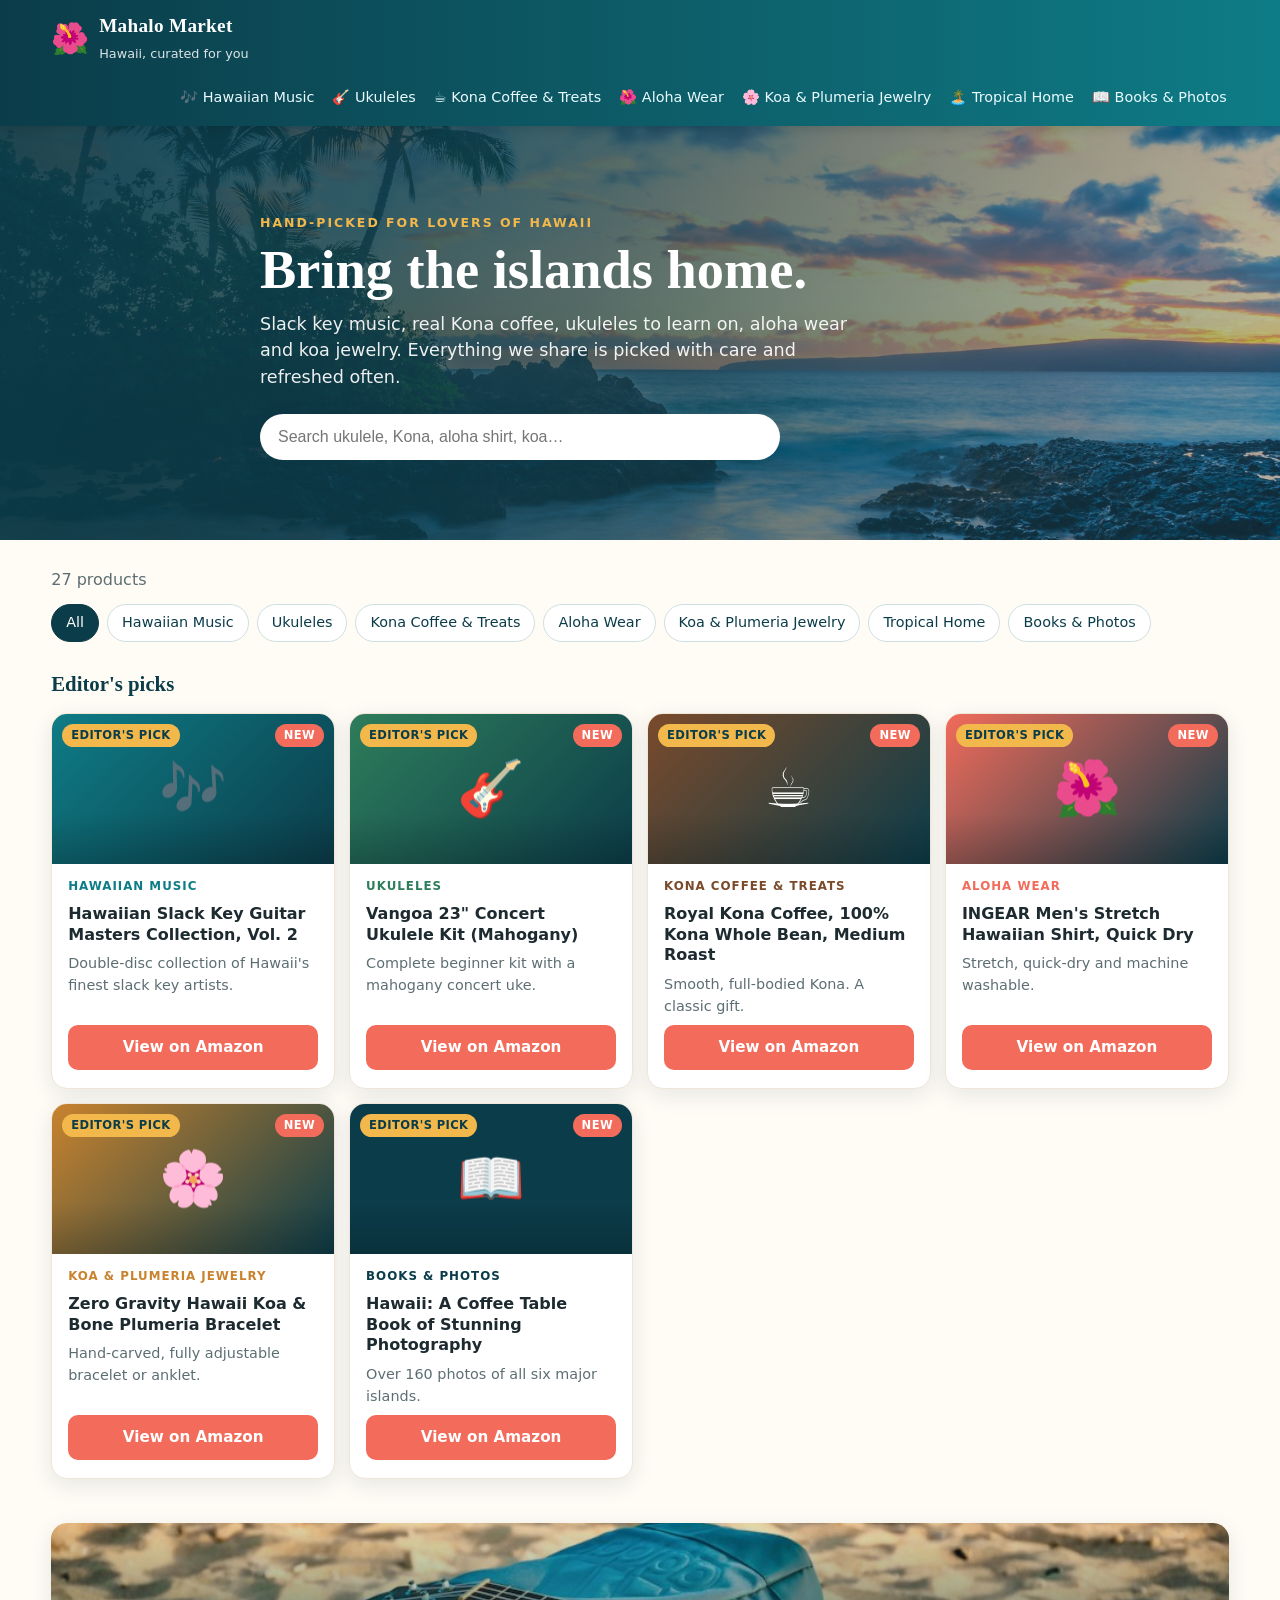
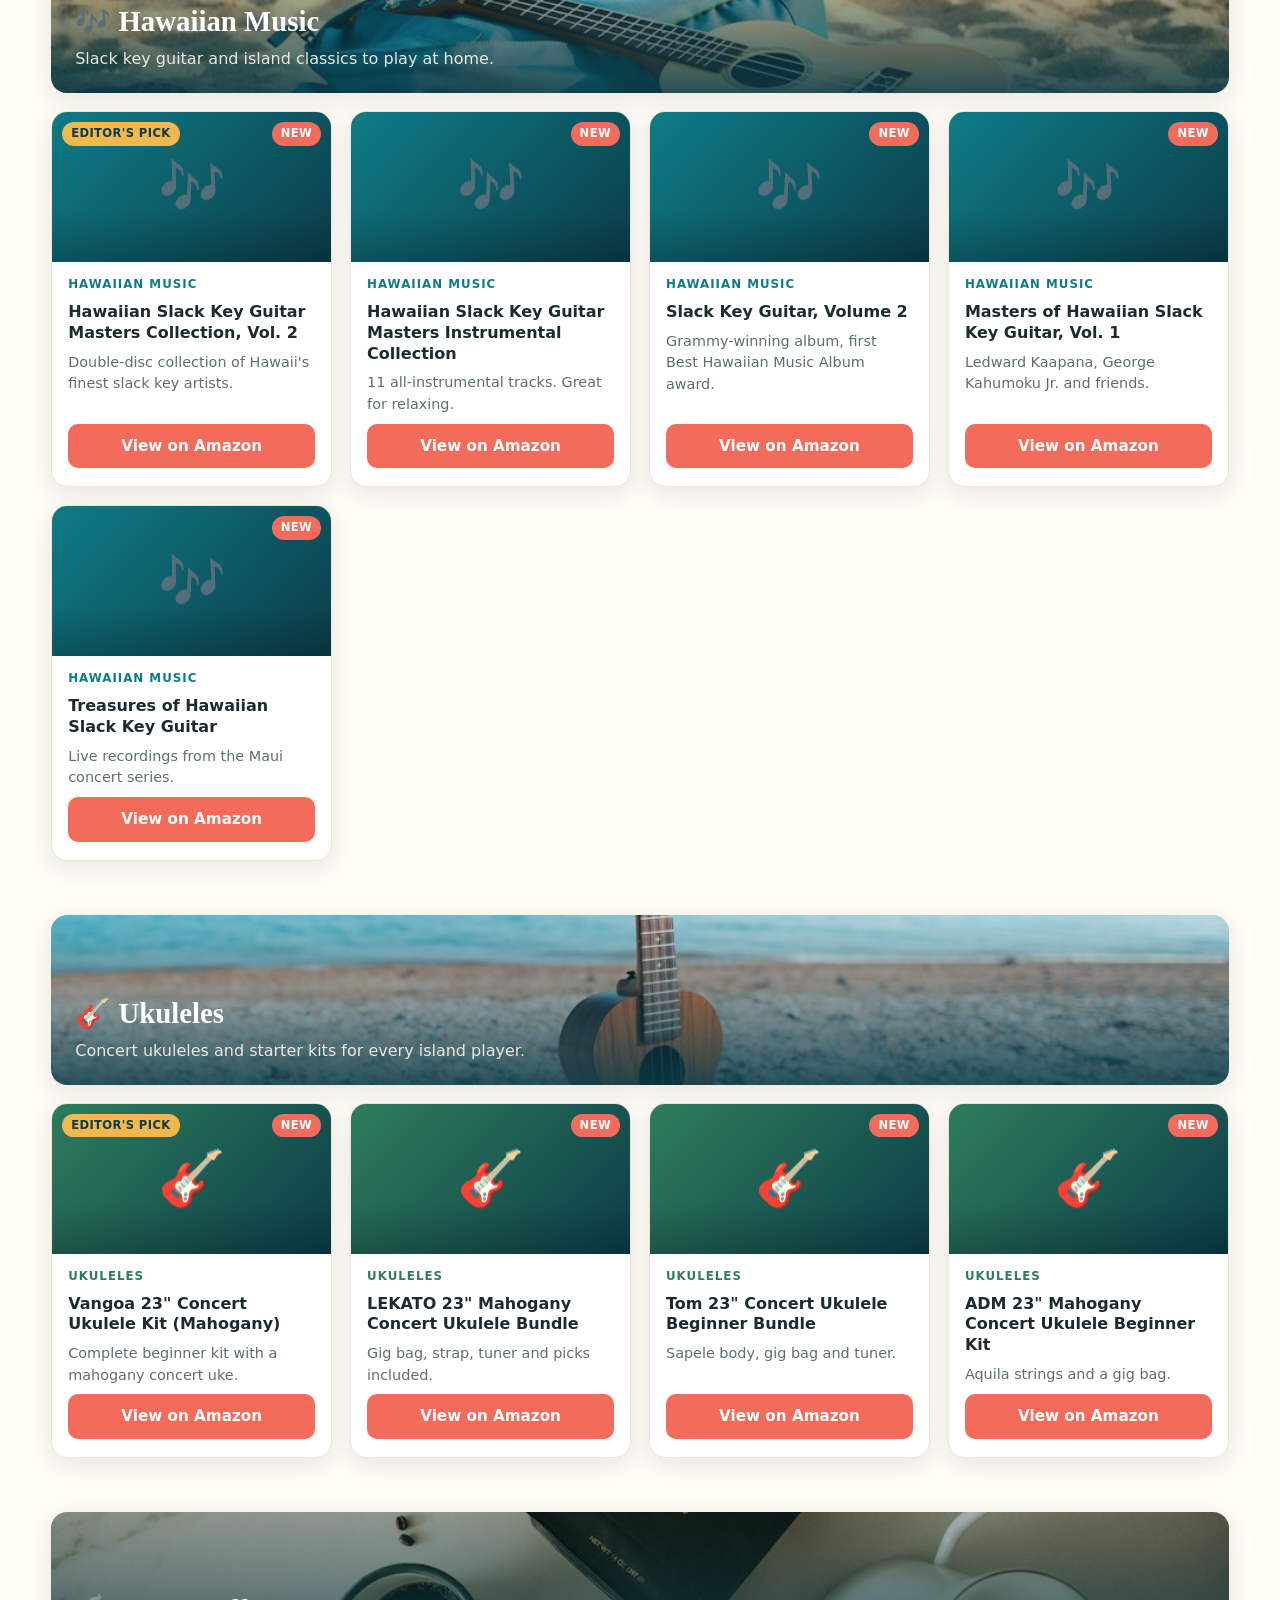
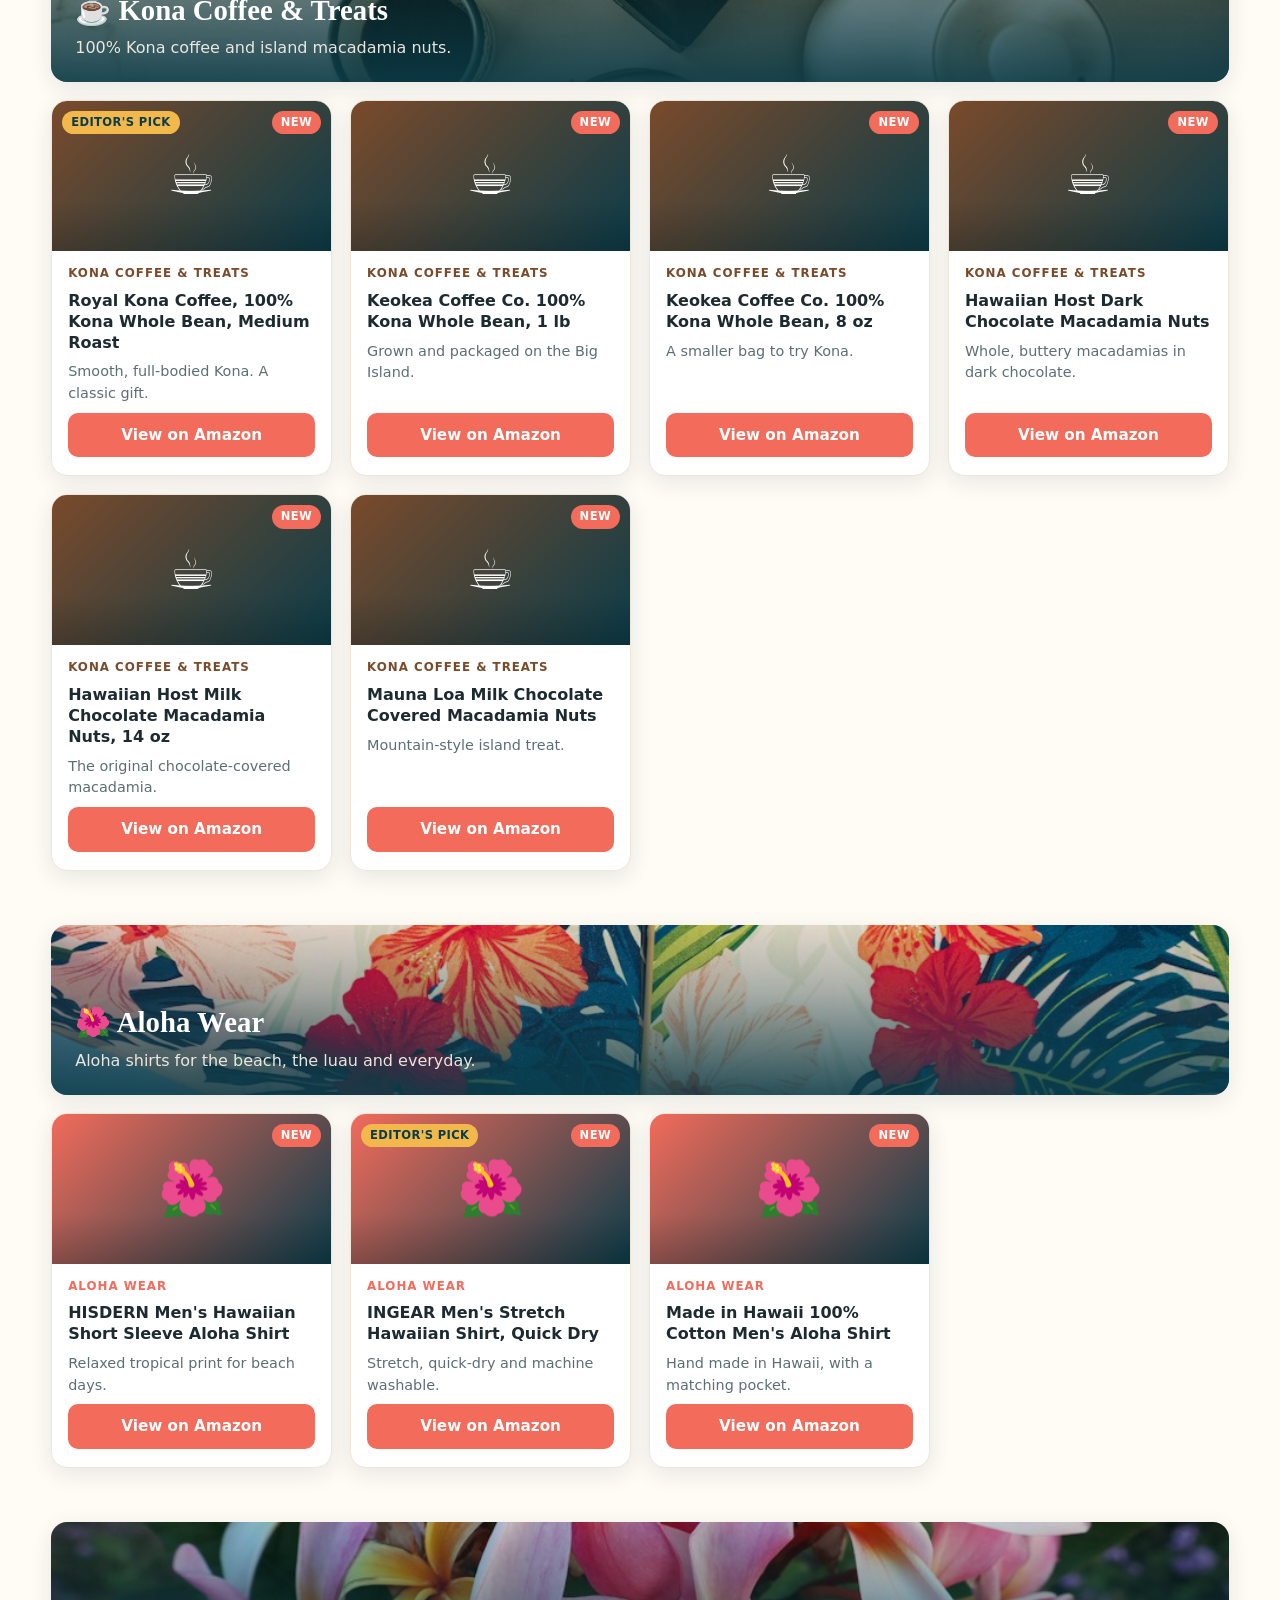
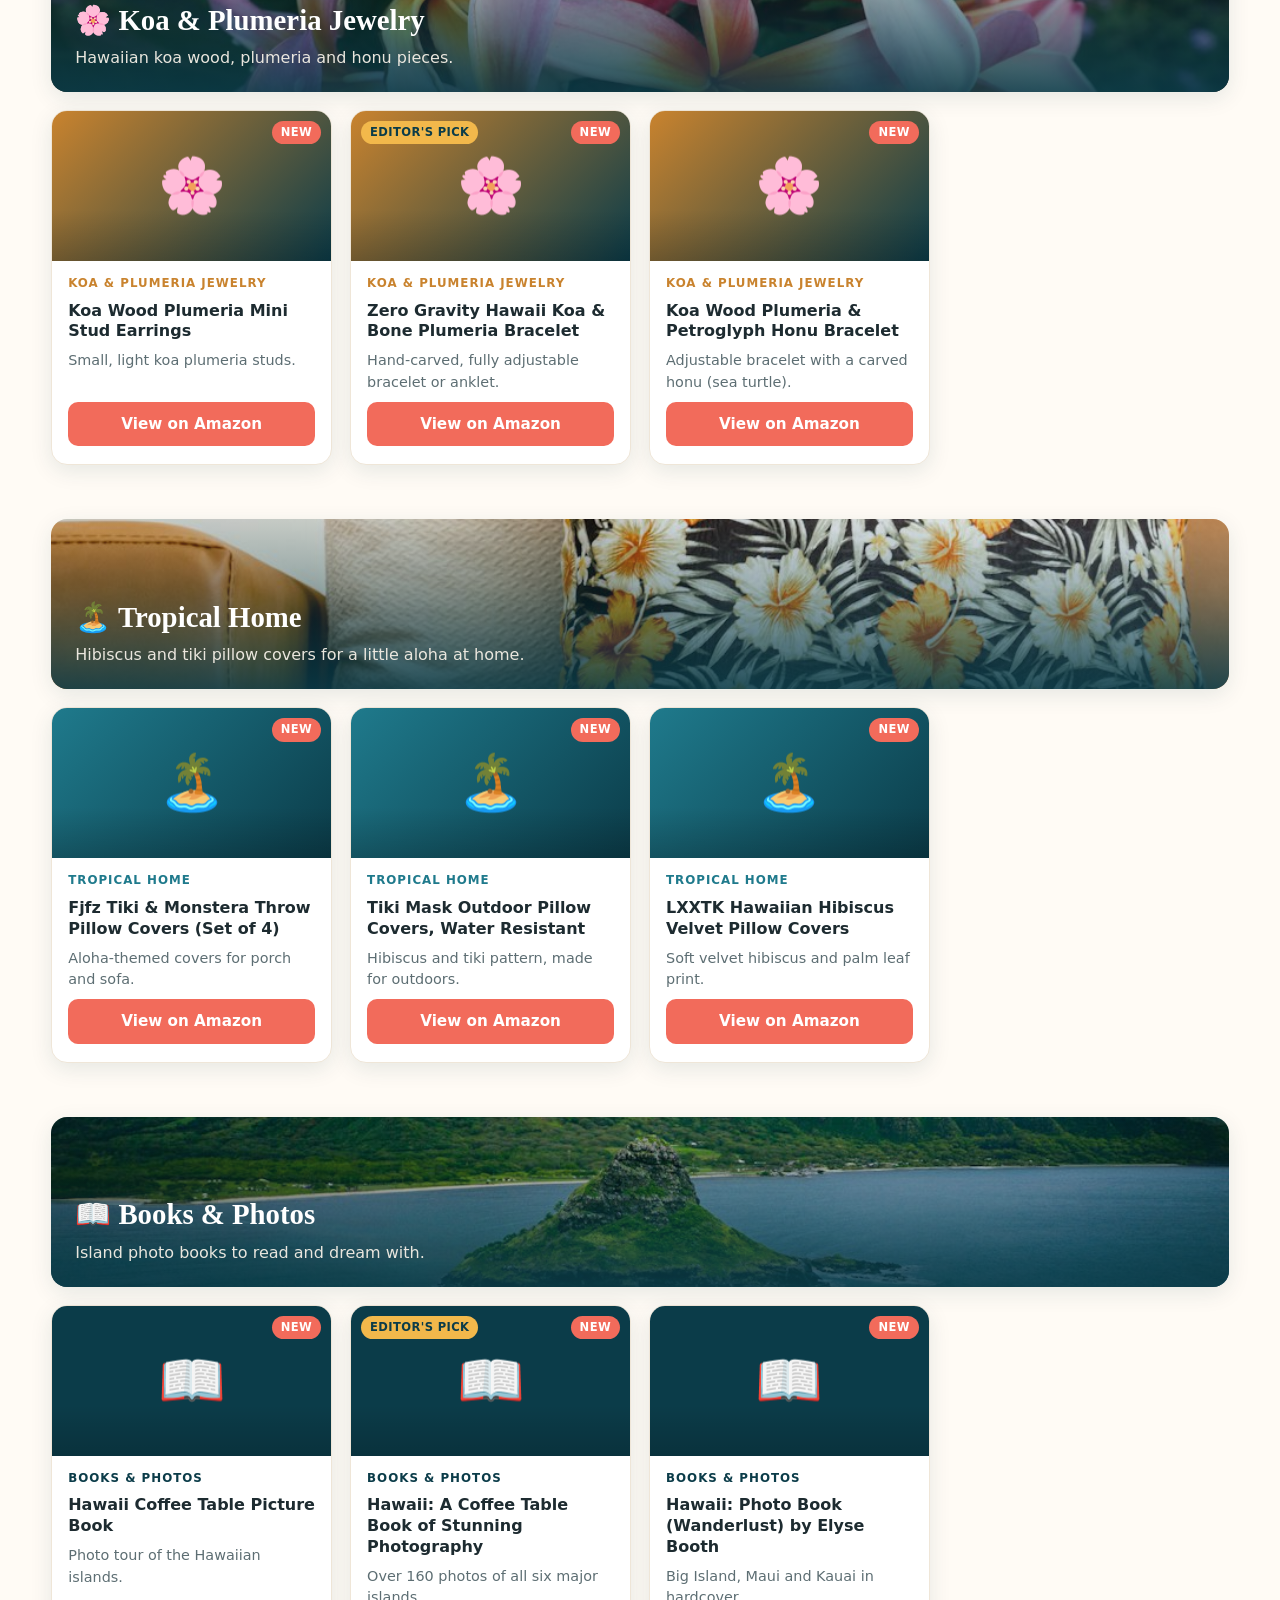
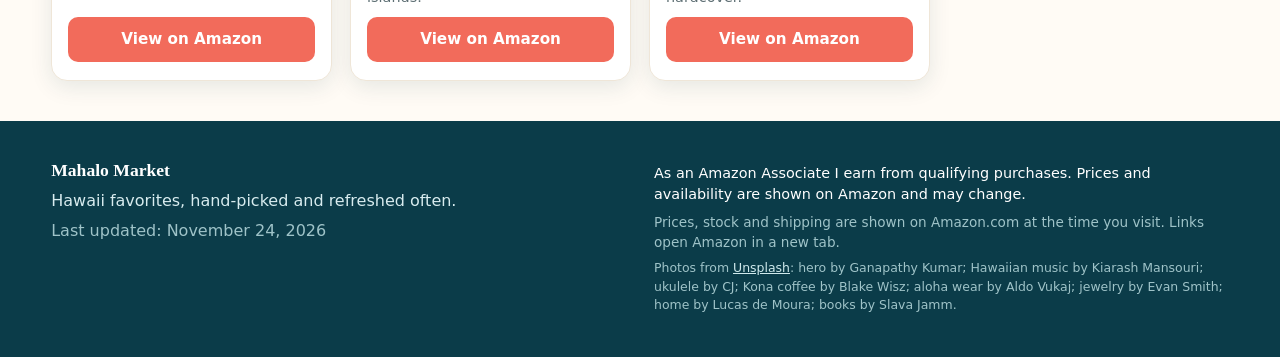
==== index.html @ 448856f5 "Add Mahalo Market store" ====
<!doctype html>
<html lang="en">
<head>
  <meta charset="utf-8">
  <meta name="viewport" content="width=device-width, initial-scale=1">
  <title>Mahalo Market | Hawaii favorites we love</title>
  <meta name="description" content="Hand-picked Hawaiian music, Kona coffee, ukuleles, aloha wear, koa jewelry and island books. Updated often.">
  <link rel="stylesheet" href="styles.css">
</head>
<body>
  <header class="site-header">
    <div class="wrap header-row">
      <a class="brand" href="#top" aria-label="Home">
        <span class="brand-mark">🌺</span>
        <span class="brand-text">
          <strong id="storeName">Mahalo Market</strong>
          <small id="storeTagline">Hawaii, curated for you</small>
        </span>
      </a>
      <nav class="cat-nav" id="catNav" aria-label="Categories"></nav>
    </div>
  </header>

  <section class="hero" id="top">
    <div class="wrap hero-inner">
      <p class="eyebrow">Hand-picked for lovers of Hawaii</p>
      <h1>Bring the islands home.</h1>
      <p class="lede">Slack key music, real Kona coffee, ukuleles to learn on, aloha wear and koa jewelry. Everything we share is picked with care and refreshed often.</p>
      <form class="search" role="search" onsubmit="return false;">
        <label class="sr-only" for="q">Search the shop</label>
        <input id="q" type="search" placeholder="Search ukulele, Kona, aloha shirt, koa…" autocomplete="off">
      </form>
    </div>
  </section>

  <main class="wrap" id="main">
    <div class="toolbar">
      <p class="count" id="count"></p>
      <div class="chips" id="chips" aria-label="Filter by category"></div>
    </div>

    <section id="picks" class="picks" aria-label="Editor picks"></section>
    <section id="grid" class="grid" aria-live="polite"></section>
    <p class="empty" id="empty" hidden>Nothing matched that search. Try a different word.</p>
  </main>

  <footer class="site-footer">
    <div class="wrap footer-grid">
      <div>
        <strong id="footerName">Mahalo Market</strong>
        <p>Hawaii favorites, hand-picked and refreshed often.</p>
        <p class="muted">Last updated: <span id="updated"></span></p>
      </div>
      <div>
        <p class="disclosure" id="disclosure"></p>
        <p class="muted small">Prices, stock and shipping are shown on Amazon.com at the time you visit. Links open Amazon in a new tab.</p>
        <p class="credits">Photos from <a href="https://unsplash.com" target="_blank" rel="noopener" style="color:#cfe9ec">Unsplash</a>: hero by Ganapathy Kumar; Hawaiian music by Kiarash Mansouri; ukulele by CJ; Kona coffee by Blake Wisz; aloha wear by Aldo Vukaj; jewelry by Evan Smith; home by Lucas de Moura; books by Slava Jamm.</p>
      </div>
    </div>
  </footer>

  <script src="products.js"></script>
  <script src="app.js"></script>
</body>
</html>
---- styles.css ----
/* Mahalo Market - palette: ocean teal, deep navy, coral sunset, sand, gold */
:root {
  --navy: #0B3C49;
  --teal: #0E7C86;
  --coral: #F26B5B;
  --gold: #F2B84B;
  --sand: #F7EFE3;
  --foam: #FFFBF5;
  --ink: #1d2b30;
  --muted: #5d6e73;
  --radius: 16px;
  --shadow: 0 6px 22px rgba(11, 60, 73, .10);
}

* { box-sizing: border-box; }
html { scroll-behavior: smooth; }
body {
  margin: 0;
  font-family: system-ui, -apple-system, "Segoe UI", Roboto, Helvetica, Arial, sans-serif;
  color: var(--ink);
  background: var(--foam);
  line-height: 1.5;
}
a { color: var(--teal); }
.wrap { width: min(1180px, 92vw); margin: 0 auto; }
.sr-only { position: absolute; width: 1px; height: 1px; overflow: hidden; clip: rect(0 0 0 0); }
.muted { color: var(--muted); }
.small { font-size: .85rem; }

/* Header */
.site-header {
  position: sticky; top: 0; z-index: 10;
  background: linear-gradient(90deg, var(--navy), var(--teal));
  color: #fff;
  box-shadow: 0 2px 12px rgba(0,0,0,.15);
}
.header-row { display: flex; align-items: center; gap: 18px; padding: 12px 0; flex-wrap: wrap; }
.brand { display: flex; align-items: center; gap: 10px; color: #fff; text-decoration: none; }
.brand-mark { font-size: 1.9rem; }
.brand-text strong { display: block; font-family: Georgia, "Times New Roman", serif; font-size: 1.2rem; letter-spacing: .3px; }
.brand-text small { opacity: .85; font-size: .8rem; }
.cat-nav { display: flex; gap: 6px 14px; flex-wrap: wrap; margin-left: auto; }
.cat-nav a {
  color: #e9fbff; text-decoration: none; font-size: .9rem; padding: 4px 2px;
  border-bottom: 2px solid transparent;
}
.cat-nav a:hover, .cat-nav a:focus-visible { border-bottom-color: var(--gold); outline: none; }

/* Hero */
.hero {
  background:
    linear-gradient(100deg, rgba(11,60,73,.92) 0%, rgba(11,60,73,.70) 45%, rgba(11,60,73,.25) 100%),
    url("hero.jpg") center 60% / cover no-repeat;
  color: #fff;
  padding: 88px 0 80px;
}
/* Category banners: photo with a dark-to-color overlay so the title stays readable */
.cat-banner {
  position: relative;
  border-radius: var(--radius);
  overflow: hidden;
  min-height: 170px;
  margin: 36px 0 18px;
  background-size: cover;
  background-position: center;
  box-shadow: var(--shadow);
  display: flex;
  align-items: flex-end;
}
.cat-banner::before {
  content: "";
  position: absolute; inset: 0;
  background: linear-gradient(to top, rgba(11,60,73,.88) 0%, rgba(11,60,73,.35) 60%, rgba(11,60,73,.10) 100%);
}
.cat-banner-text { position: relative; padding: 22px 24px; color: #fff; }
.cat-banner-text h2 { font-family: Georgia, "Times New Roman", serif; font-size: 1.8rem; margin: 0 0 4px; color: #fff; }
.cat-banner-text p { margin: 0; color: #f4efe6; opacity: .95; }
.credits { font-size: .78rem; color: #9fc3c8; margin-top: 10px; }
.hero-inner { max-width: 760px; }
.eyebrow { text-transform: uppercase; letter-spacing: 2px; font-size: .78rem; color: var(--gold); margin: 0 0 8px; font-weight: 700; }
.hero h1 { font-family: Georgia, "Times New Roman", serif; font-size: clamp(2.1rem, 5vw, 3.4rem); margin: 0 0 10px; line-height: 1.1; }
.lede { font-size: 1.1rem; opacity: .92; margin: 0 0 24px; max-width: 620px; }
.search input {
  width: 100%; max-width: 520px; padding: 14px 18px; font-size: 1rem;
  border: 0; border-radius: 999px; outline: none; box-shadow: var(--shadow);
}
.search input:focus { box-shadow: 0 0 0 3px var(--gold); }

/* Toolbar + chips */
main { padding-top: 28px; padding-bottom: 40px; }
.toolbar { display: flex; flex-wrap: wrap; align-items: center; justify-content: space-between; gap: 12px; margin-bottom: 18px; }
.count { margin: 0; color: var(--muted); }
.chips { display: flex; gap: 8px; flex-wrap: wrap; }
.chip {
  border: 1px solid #cfe0e2; background: #fff; color: var(--navy);
  padding: 7px 14px; border-radius: 999px; cursor: pointer; font: inherit; font-size: .9rem;
}
.chip[aria-pressed="true"] { background: var(--navy); color: #fff; border-color: var(--navy); }
.chip:focus-visible { outline: 3px solid var(--gold); outline-offset: 2px; }

/* Category intro */
.cat-head { margin: 34px 0 14px; display: flex; align-items: baseline; gap: 12px; flex-wrap: wrap; }
.cat-head h2 { font-family: Georgia, "Times New Roman", serif; font-size: 1.6rem; margin: 0; color: var(--navy); }
.cat-head p { margin: 0; color: var(--muted); }

/* Picks */
.picks { display: grid; grid-template-columns: repeat(auto-fit, minmax(240px, 1fr)); gap: 14px; margin-bottom: 8px; }
.picks:empty { display: none; }
.picks-title { grid-column: 1 / -1; font-family: Georgia, serif; color: var(--navy); margin: 8px 0 0; font-size: 1.3rem; }

/* Product cards */
.grid { display: grid; grid-template-columns: repeat(auto-fill, minmax(230px, 1fr)); gap: 18px; }
.card {
  background: #fff; border-radius: var(--radius); box-shadow: var(--shadow);
  overflow: hidden; display: flex; flex-direction: column; border: 1px solid #efe6d8;
  transition: transform .18s ease, box-shadow .18s ease;
}
.card:hover { transform: translateY(-3px); box-shadow: 0 12px 28px rgba(11,60,73,.16); }
.card-art {
  height: 150px; display: flex; align-items: center; justify-content: center;
  font-size: 3.4rem; position: relative; color: #fff;
}
.card-art::after {
  content: ""; position: absolute; inset: auto 0 0 0; height: 34%;
  background: linear-gradient(to top, rgba(0,0,0,.18), transparent);
}
.badge {
  position: absolute; top: 10px; left: 10px; z-index: 1;
  background: var(--gold); color: var(--navy); font-size: .72rem; font-weight: 800;
  padding: 3px 9px; border-radius: 999px; letter-spacing: .4px; text-transform: uppercase;
}
.badge.new { background: var(--coral); color: #fff; right: 10px; left: auto; }
.card-body { padding: 14px 16px 18px; display: flex; flex-direction: column; gap: 8px; flex: 1; }
.card-cat { font-size: .74rem; text-transform: uppercase; letter-spacing: 1px; font-weight: 700; }
.card h3 { font-size: 1rem; margin: 0; line-height: 1.3; color: var(--ink); }
.card p { margin: 0; color: var(--muted); font-size: .9rem; }
.btn {
  margin-top: auto; display: inline-block; text-align: center; text-decoration: none;
  background: var(--coral); color: #fff; font-weight: 700; padding: 11px 14px;
  border-radius: 10px; font-size: .95rem; transition: background .15s;
}
.btn:hover { background: #dc5444; }
.btn:focus-visible { outline: 3px solid var(--navy); outline-offset: 2px; }
.empty { text-align: center; color: var(--muted); padding: 40px 0; }

/* Footer */
.site-footer { background: var(--navy); color: #d8ecef; padding: 36px 0; }
.site-footer strong { color: #fff; font-family: Georgia, serif; font-size: 1.1rem; }
.site-footer p { margin: 6px 0; }
.site-footer .muted { color: #9fc3c8; }
.footer-grid { display: grid; grid-template-columns: 1fr 1fr; gap: 28px; }
.disclosure { font-size: .9rem; color: #fff; }
@media (max-width: 700px) {
  .footer-grid { grid-template-columns: 1fr; }
  .cat-nav { margin-left: 0; }
  .hero { padding: 44px 0 40px; }
}
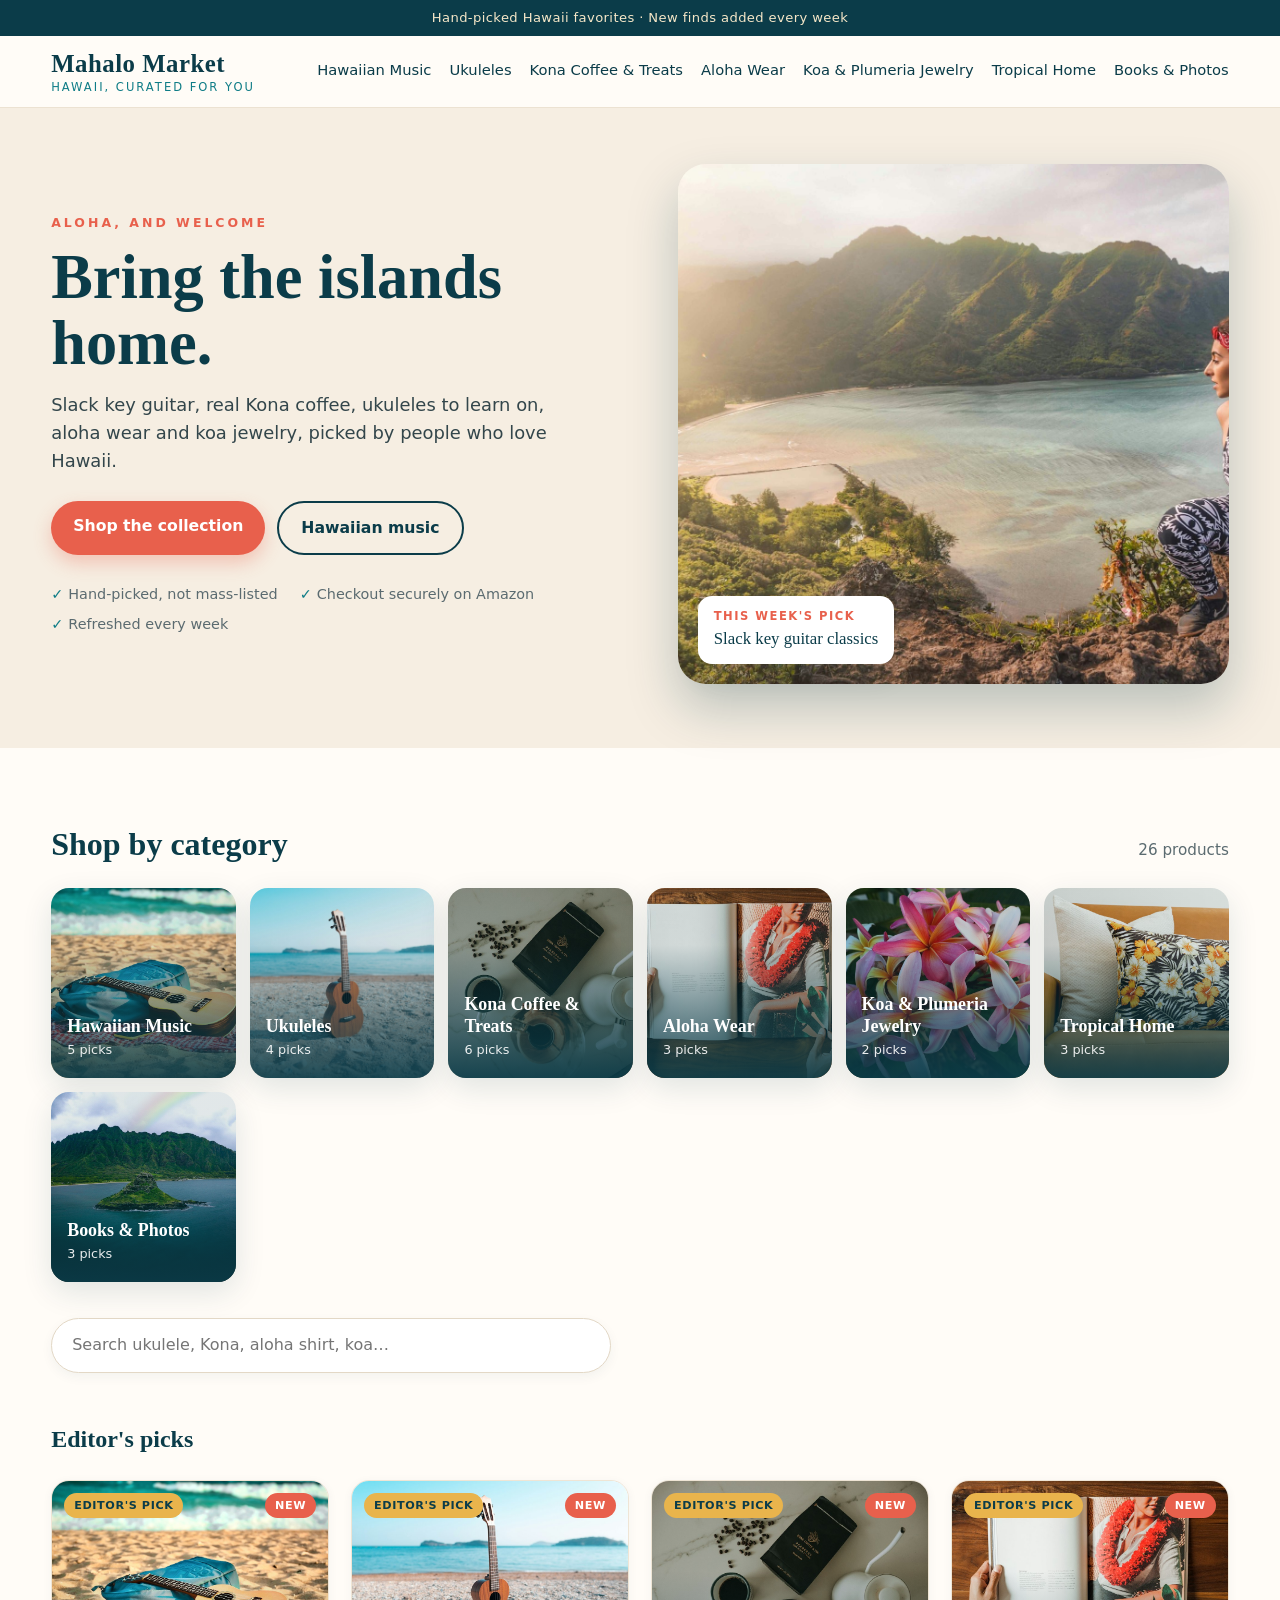
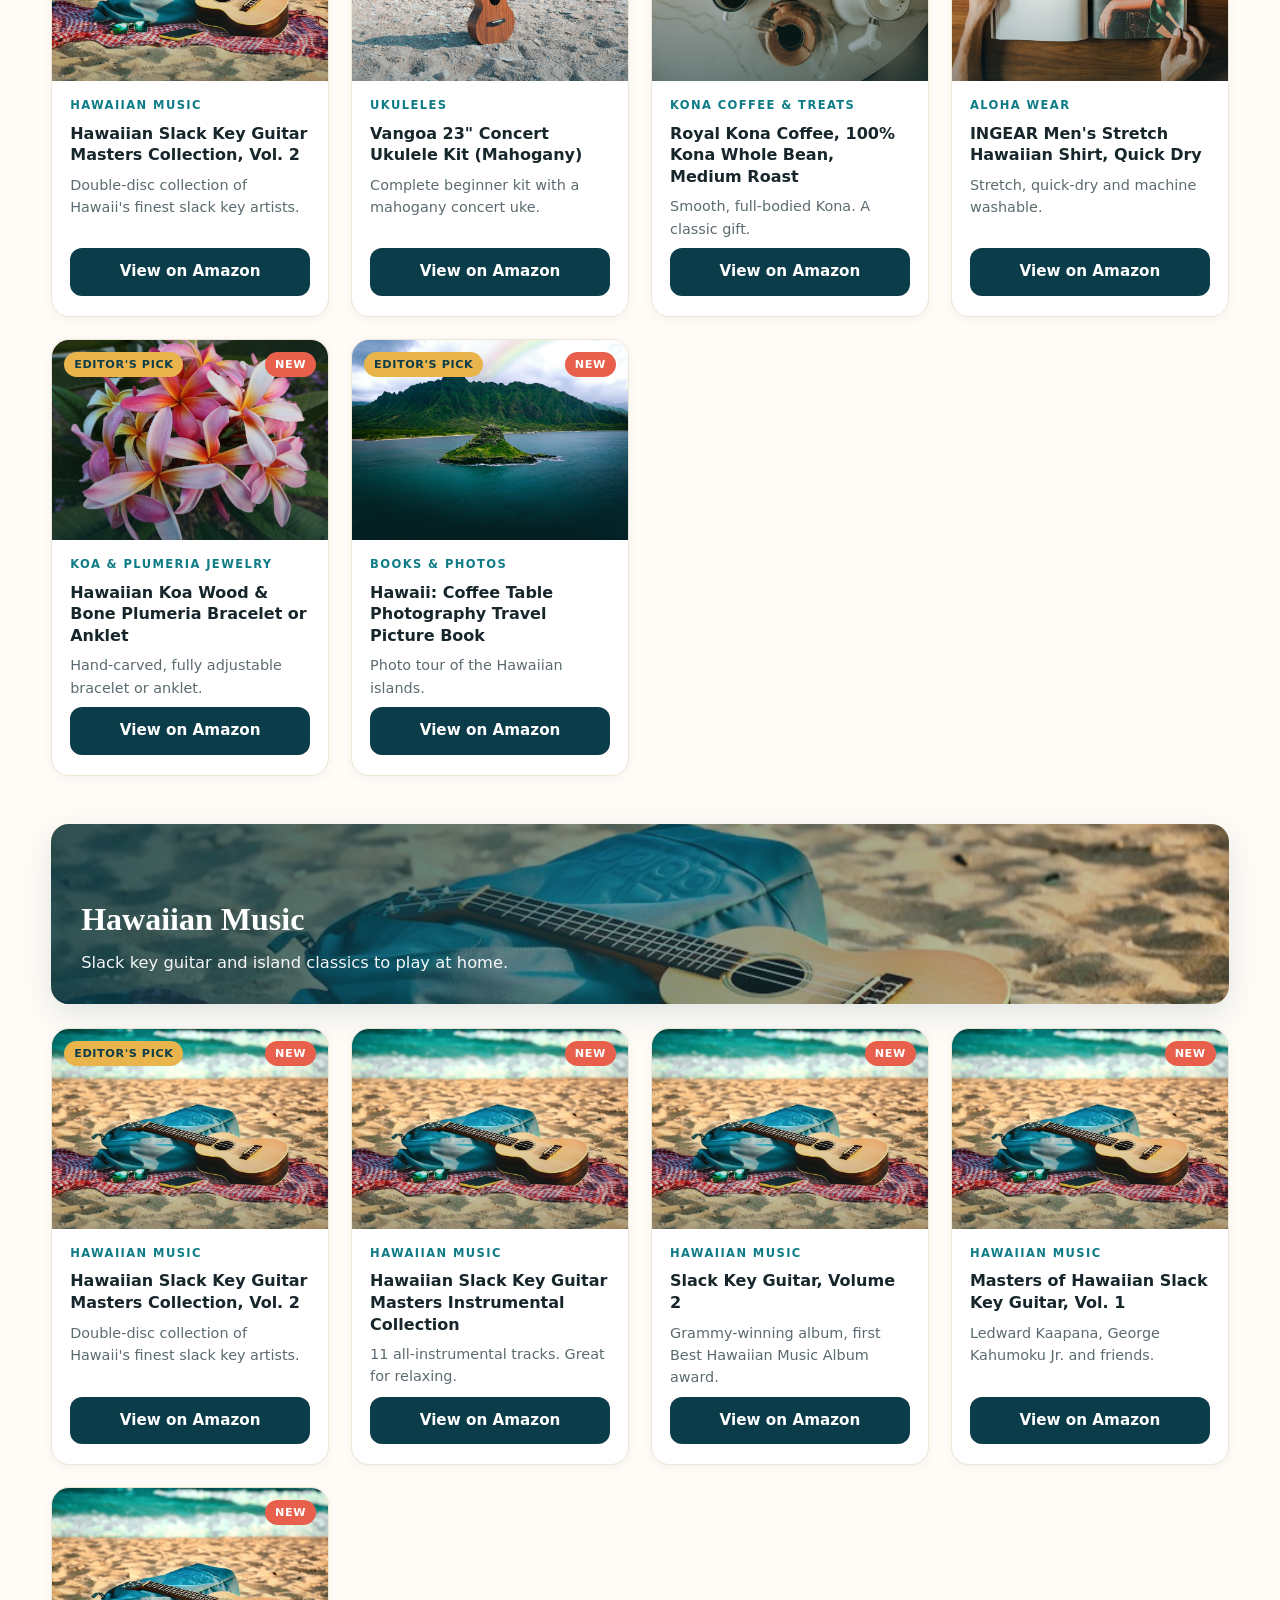
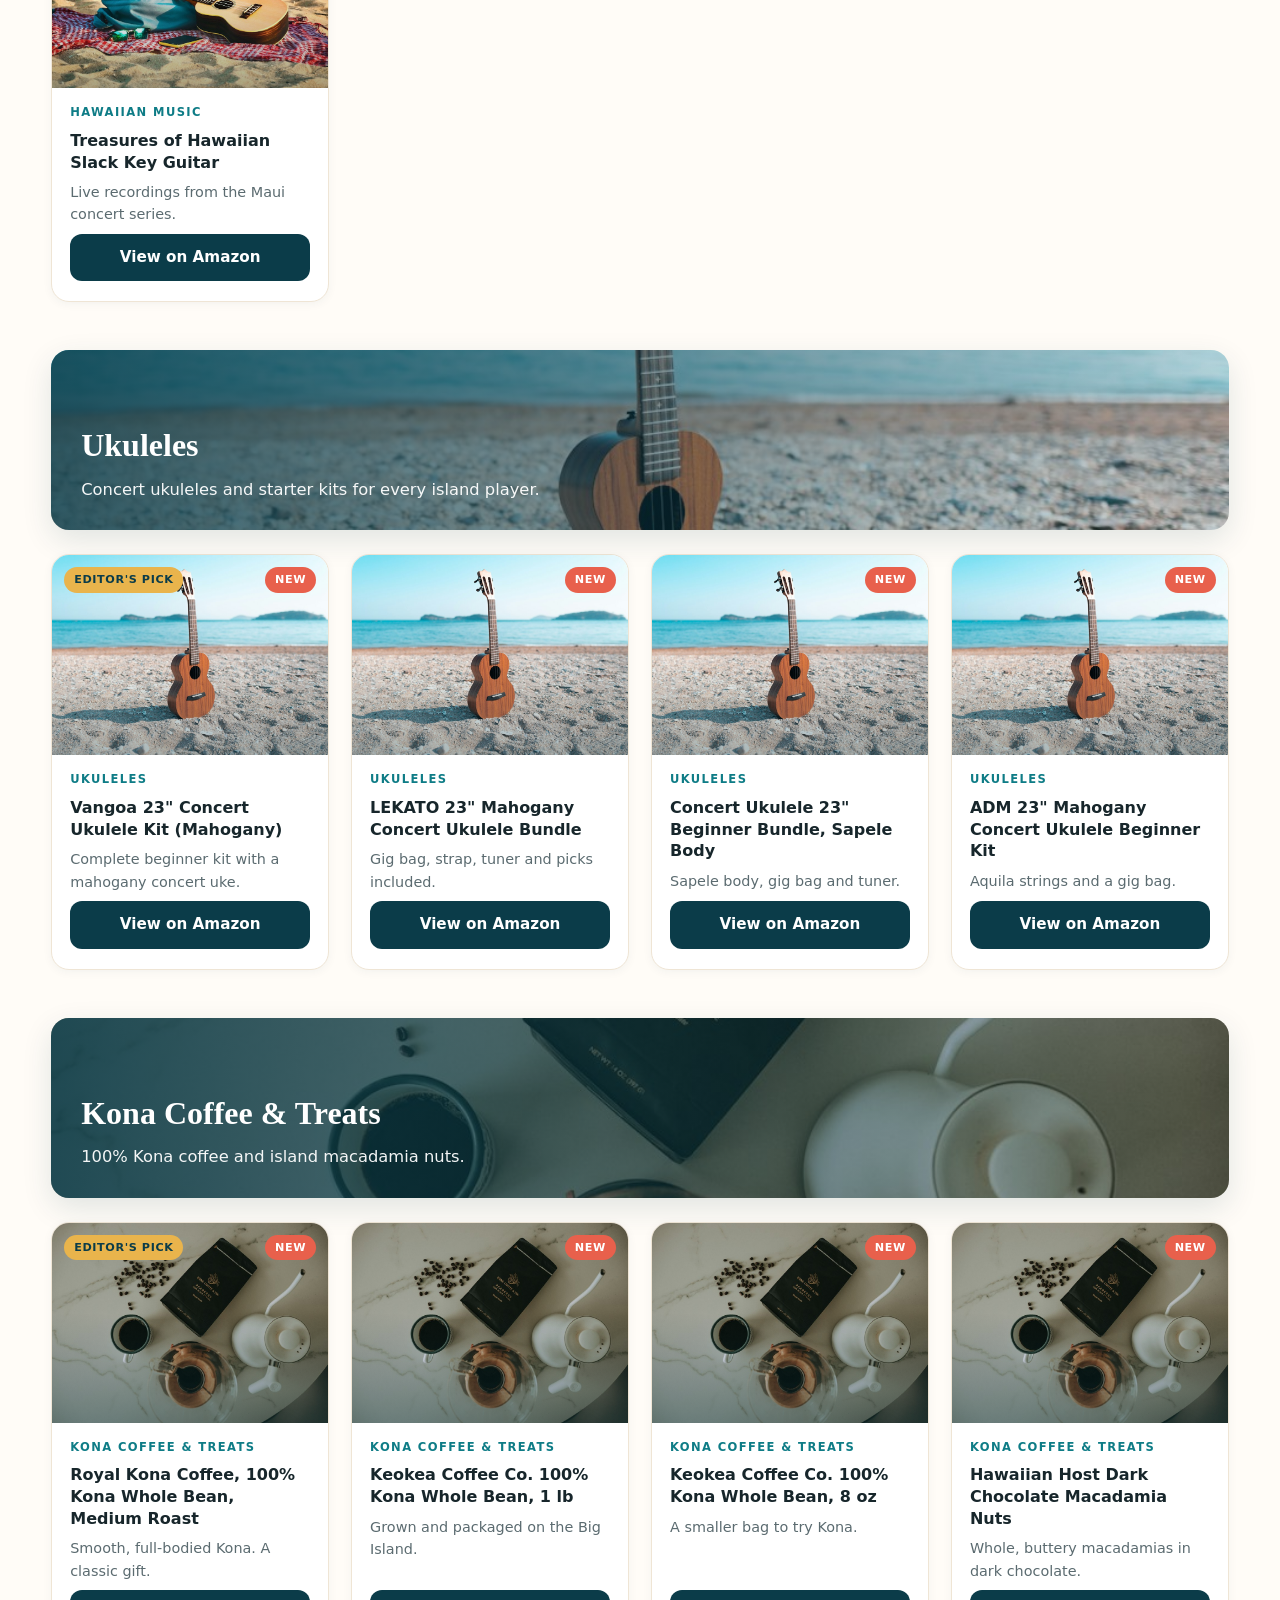
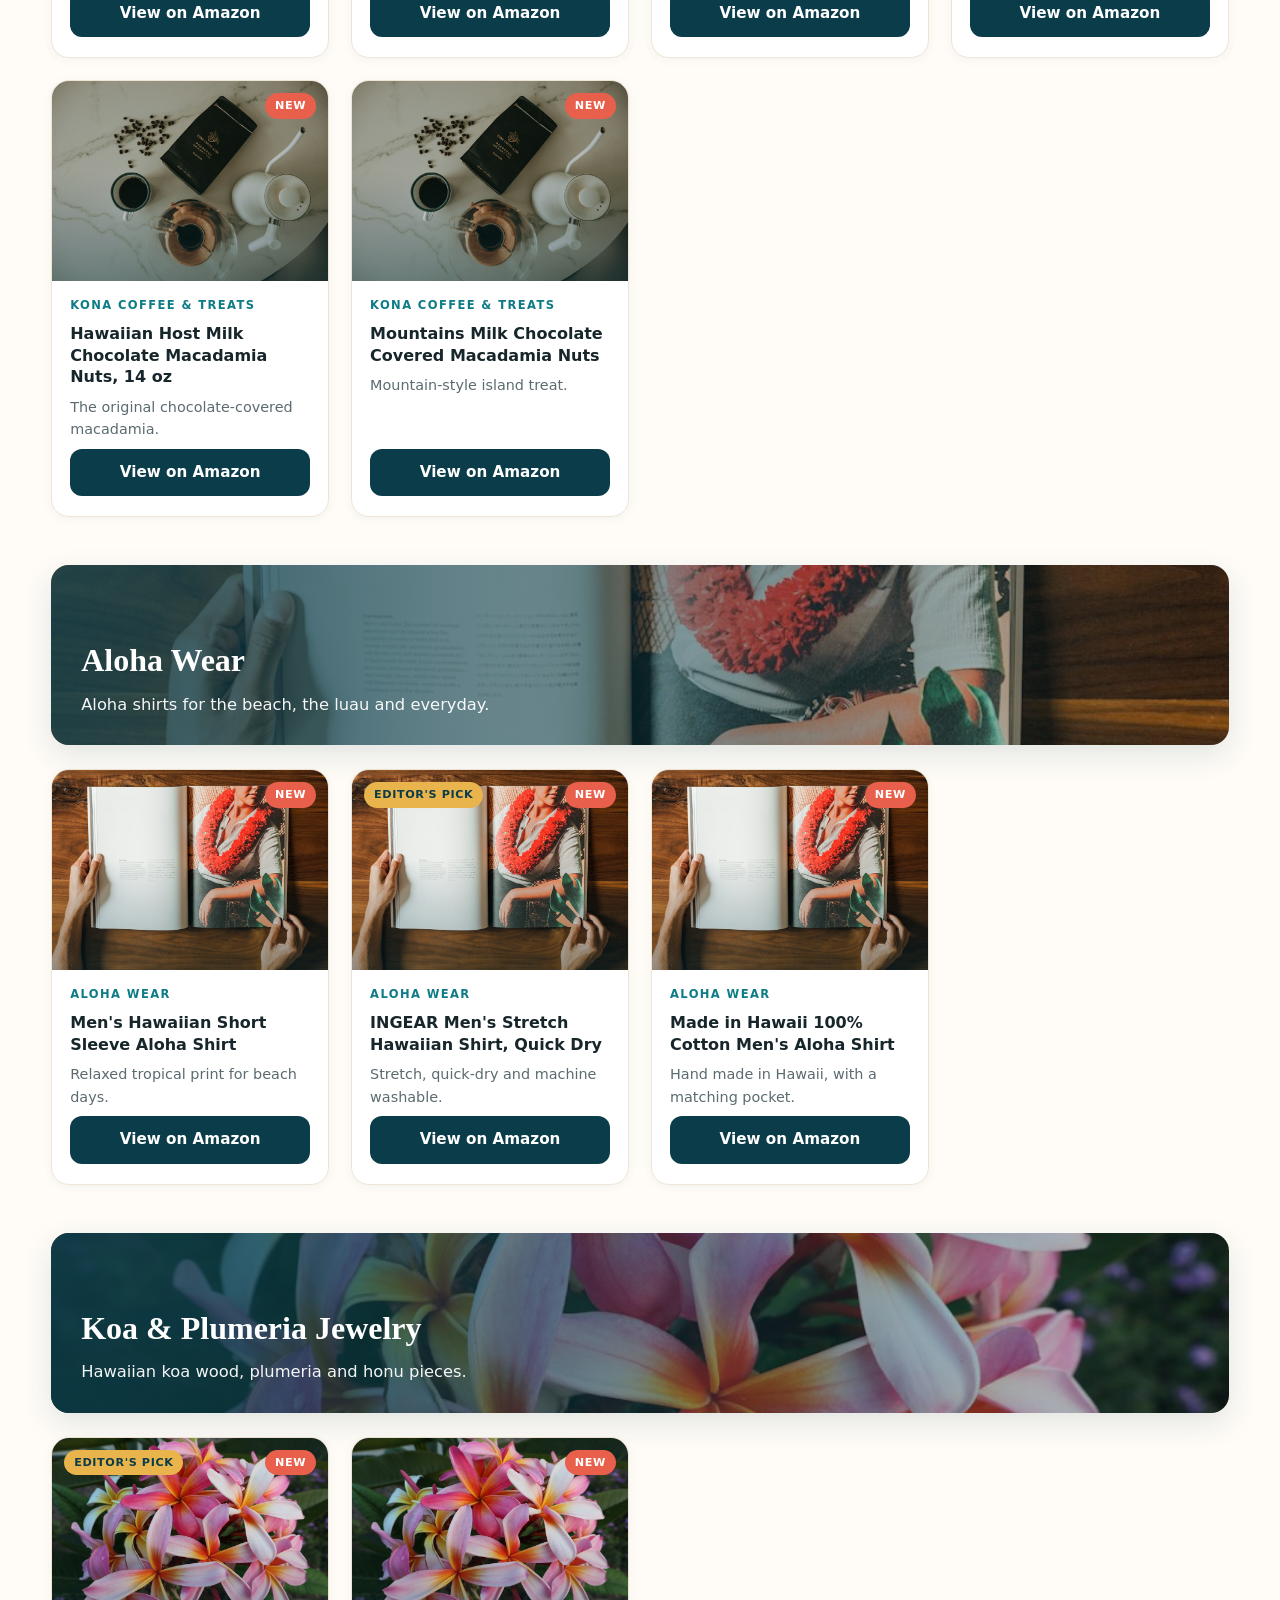
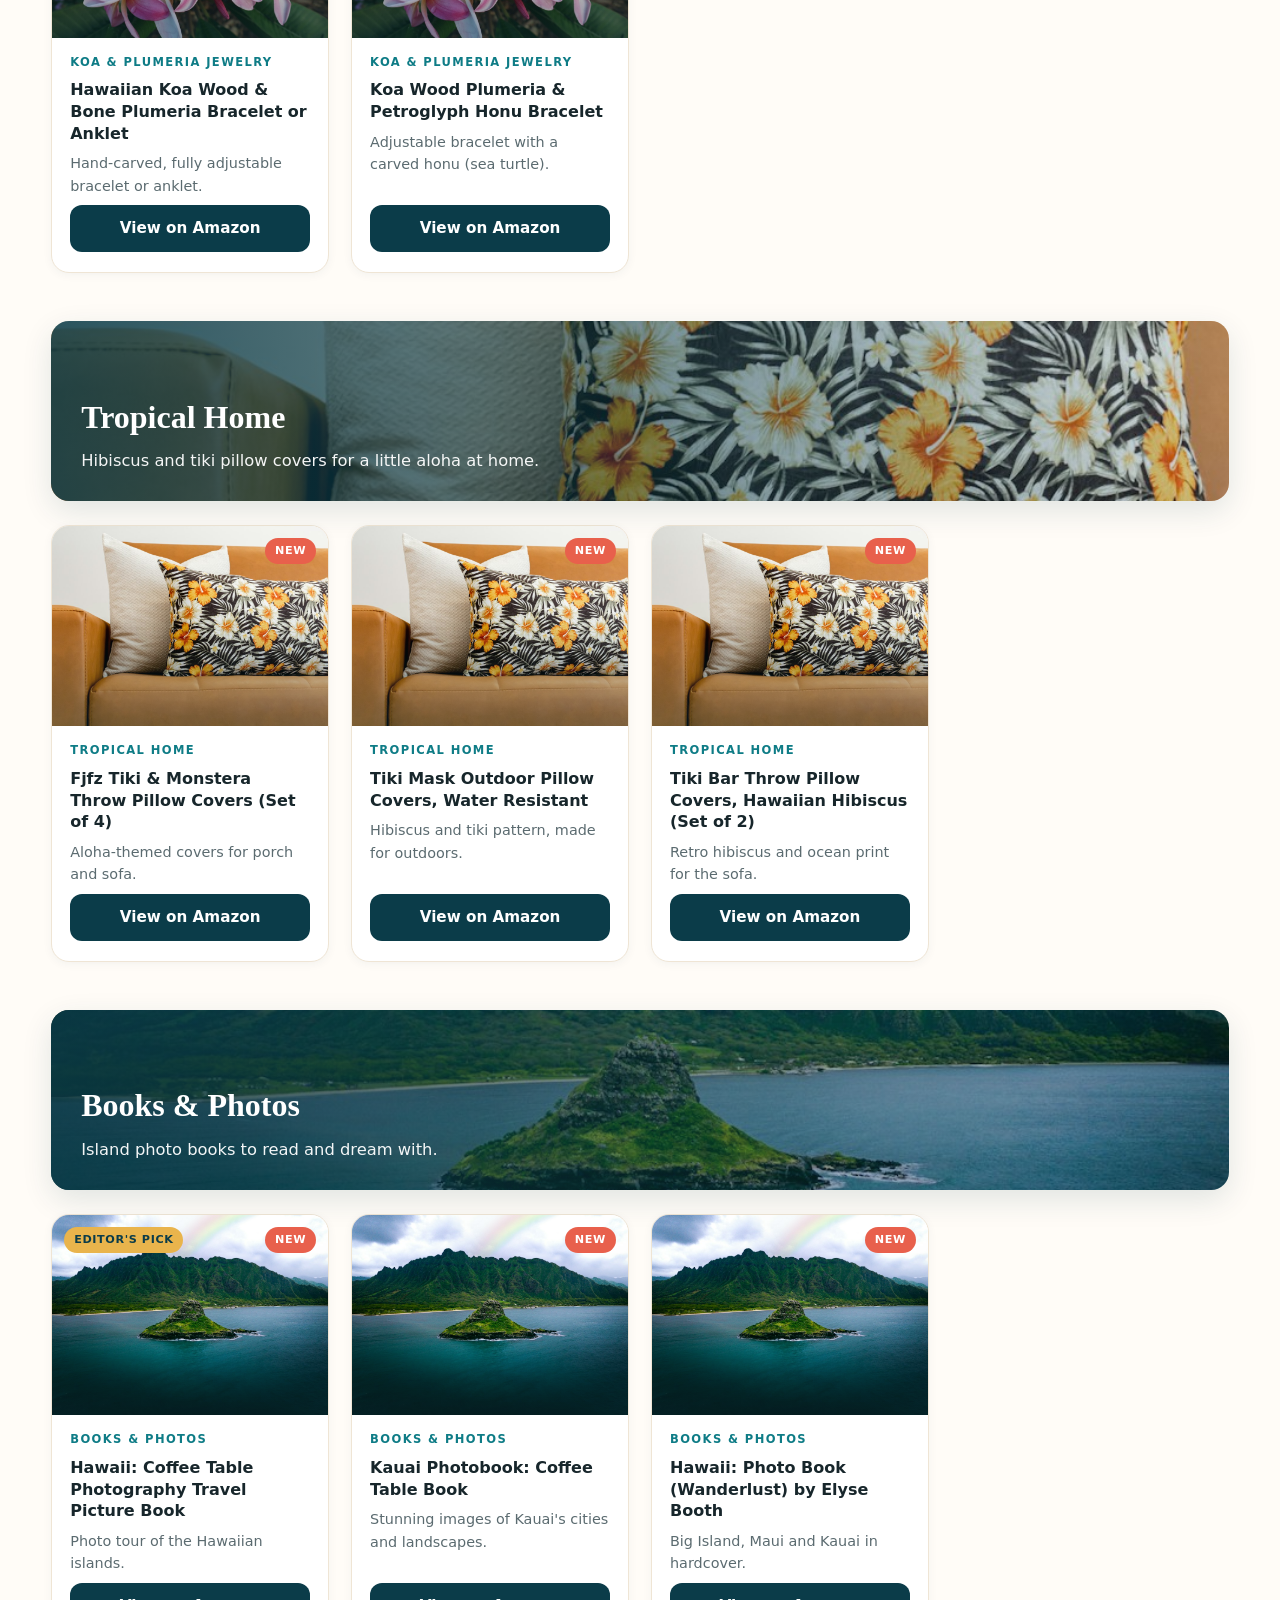
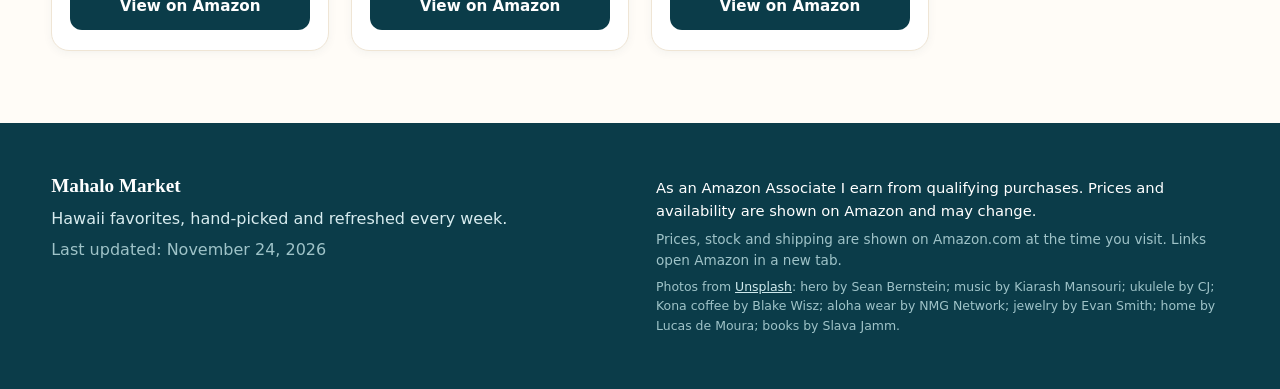
==== commit 76d10866: "Redesign store: new hero photo, category photos, editor picks, fixed ASINs" ====
--- a/index.html
+++ b/index.html
@@ -3,44 +3,69 @@
 <head>
   <meta charset="utf-8">
   <meta name="viewport" content="width=device-width, initial-scale=1">
-  <title>Mahalo Market | Hawaii favorites we love</title>
-  <meta name="description" content="Hand-picked Hawaiian music, Kona coffee, ukuleles, aloha wear, koa jewelry and island books. Updated often.">
+  <title>Mahalo Market | Hawaii favorites, hand-picked</title>
+  <meta name="description" content="Hand-picked Hawaiian music, Kona coffee, ukuleles, aloha wear, koa jewelry and island books. Refreshed every week.">
+  <meta property="og:title" content="Mahalo Market | Hawaii favorites, hand-picked">
+  <meta property="og:description" content="Hawaiian music, Kona coffee, ukuleles, aloha wear, koa jewelry and island books.">
+  <meta property="og:image" content="hero.jpg">
   <link rel="stylesheet" href="styles.css">
 </head>
 <body>
+  <div class="topbar">Hand-picked Hawaii favorites · New finds added every week</div>
+
   <header class="site-header">
     <div class="wrap header-row">
-      <a class="brand" href="#top" aria-label="Home">
-        <span class="brand-mark">🌺</span>
-        <span class="brand-text">
-          <strong id="storeName">Mahalo Market</strong>
-          <small id="storeTagline">Hawaii, curated for you</small>
-        </span>
+      <a class="brand" href="#top" aria-label="Mahalo Market home">
+        <span class="brand-name" id="storeName">Mahalo Market</span>
+        <span class="brand-tag" id="storeTagline">Hawaii, curated for you</span>
       </a>
       <nav class="cat-nav" id="catNav" aria-label="Categories"></nav>
     </div>
   </header>
 
   <section class="hero" id="top">
-    <div class="wrap hero-inner">
-      <p class="eyebrow">Hand-picked for lovers of Hawaii</p>
-      <h1>Bring the islands home.</h1>
-      <p class="lede">Slack key music, real Kona coffee, ukuleles to learn on, aloha wear and koa jewelry. Everything we share is picked with care and refreshed often.</p>
-      <form class="search" role="search" onsubmit="return false;">
-        <label class="sr-only" for="q">Search the shop</label>
-        <input id="q" type="search" placeholder="Search ukulele, Kona, aloha shirt, koa…" autocomplete="off">
-      </form>
+    <div class="wrap hero-grid">
+      <div class="hero-copy">
+        <p class="eyebrow">Aloha, and welcome</p>
+        <h1>Bring the islands home.</h1>
+        <p class="lede">Slack key guitar, real Kona coffee, ukuleles to learn on, aloha wear and koa jewelry, picked by people who love Hawaii.</p>
+        <div class="hero-actions">
+          <a class="btn btn-primary" href="#shop">Shop the collection</a>
+          <a class="btn btn-ghost" href="#cat-music">Hawaiian music</a>
+        </div>
+        <ul class="trust">
+          <li>Hand-picked, not mass-listed</li>
+          <li>Checkout securely on Amazon</li>
+          <li>Refreshed every week</li>
+        </ul>
+      </div>
+      <figure class="hero-photo">
+        <img src="hero.jpg" alt="A woman dancing in a red and white dress on a Hawaiian beach" width="2000" height="1500">
+        <figcaption>
+          <strong>This week's pick</strong>
+          <span>Slack key guitar classics</span>
+        </figcaption>
+      </figure>
     </div>
   </section>
 
+  <section class="categories wrap" id="shop" aria-label="Shop by category">
+    <div class="section-head">
+      <h2>Shop by category</h2>
+      <p class="count" id="count"></p>
+    </div>
+    <div class="chips" id="chips" aria-label="Filter by category"></div>
+    <div class="tiles" id="tiles"></div>
+  </section>
+
   <main class="wrap" id="main">
-    <div class="toolbar">
-      <p class="count" id="count"></p>
-      <div class="chips" id="chips" aria-label="Filter by category"></div>
+    <div class="search-row">
+      <label class="sr-only" for="q">Search the shop</label>
+      <input id="q" type="search" placeholder="Search ukulele, Kona, aloha shirt, koa…" autocomplete="off">
     </div>
 
     <section id="picks" class="picks" aria-label="Editor picks"></section>
-    <section id="grid" class="grid" aria-live="polite"></section>
+    <section id="grid" aria-live="polite"></section>
     <p class="empty" id="empty" hidden>Nothing matched that search. Try a different word.</p>
   </main>
 
@@ -48,13 +73,13 @@
     <div class="wrap footer-grid">
       <div>
         <strong id="footerName">Mahalo Market</strong>
-        <p>Hawaii favorites, hand-picked and refreshed often.</p>
+        <p>Hawaii favorites, hand-picked and refreshed every week.</p>
         <p class="muted">Last updated: <span id="updated"></span></p>
       </div>
       <div>
         <p class="disclosure" id="disclosure"></p>
         <p class="muted small">Prices, stock and shipping are shown on Amazon.com at the time you visit. Links open Amazon in a new tab.</p>
-        <p class="credits">Photos from <a href="https://unsplash.com" target="_blank" rel="noopener" style="color:#cfe9ec">Unsplash</a>: hero by Ganapathy Kumar; Hawaiian music by Kiarash Mansouri; ukulele by CJ; Kona coffee by Blake Wisz; aloha wear by Aldo Vukaj; jewelry by Evan Smith; home by Lucas de Moura; books by Slava Jamm.</p>
+        <p class="credits">Photos from <a href="https://unsplash.com" target="_blank" rel="noopener">Unsplash</a>: hero by Sean Bernstein; music by Kiarash Mansouri; ukulele by CJ; Kona coffee by Blake Wisz; aloha wear by NMG Network; jewelry by Evan Smith; home by Lucas de Moura; books by Slava Jamm.</p>
       </div>
     </div>
   </footer>
--- a/styles.css
+++ b/styles.css
@@ -1,157 +1,181 @@
-/* Mahalo Market - palette: ocean teal, deep navy, coral sunset, sand, gold */
+/* Mahalo Market - warm sand, ocean teal, deep navy, sunset coral, gold */
 :root {
   --navy: #0B3C49;
   --teal: #0E7C86;
-  --coral: #F26B5B;
-  --gold: #F2B84B;
-  --sand: #F7EFE3;
-  --foam: #FFFBF5;
-  --ink: #1d2b30;
-  --muted: #5d6e73;
-  --radius: 16px;
-  --shadow: 0 6px 22px rgba(11, 60, 73, .10);
+  --coral: #E8604C;
+  --gold: #E9B44C;
+  --sand: #F6EEE2;
+  --foam: #FFFCF7;
+  --ink: #17262b;
+  --muted: #5b6b70;
+  --radius: 18px;
+  --shadow: 0 10px 30px rgba(11, 60, 73, .12);
 }
 
 * { box-sizing: border-box; }
 html { scroll-behavior: smooth; }
 body {
   margin: 0;
-  font-family: system-ui, -apple-system, "Segoe UI", Roboto, Helvetica, Arial, sans-serif;
+  font-family: "Segoe UI", system-ui, -apple-system, Roboto, Helvetica, Arial, sans-serif;
   color: var(--ink);
   background: var(--foam);
-  line-height: 1.5;
+  line-height: 1.55;
+  -webkit-font-smoothing: antialiased;
 }
 a { color: var(--teal); }
+img { display: block; max-width: 100%; }
 .wrap { width: min(1180px, 92vw); margin: 0 auto; }
 .sr-only { position: absolute; width: 1px; height: 1px; overflow: hidden; clip: rect(0 0 0 0); }
 .muted { color: var(--muted); }
 .small { font-size: .85rem; }
+.serif { font-family: Georgia, "Times New Roman", serif; }
 
-/* Header */
+/* Top bar + header */
+.topbar {
+  background: var(--navy); color: #f6e7c8; text-align: center;
+  font-size: .82rem; letter-spacing: .4px; padding: 8px 12px;
+}
 .site-header {
-  position: sticky; top: 0; z-index: 10;
-  background: linear-gradient(90deg, var(--navy), var(--teal));
-  color: #fff;
-  box-shadow: 0 2px 12px rgba(0,0,0,.15);
+  position: sticky; top: 0; z-index: 20;
+  background: rgba(255, 252, 247, .96); backdrop-filter: blur(6px);
+  border-bottom: 1px solid #ece2d2;
 }
-.header-row { display: flex; align-items: center; gap: 18px; padding: 12px 0; flex-wrap: wrap; }
-.brand { display: flex; align-items: center; gap: 10px; color: #fff; text-decoration: none; }
-.brand-mark { font-size: 1.9rem; }
-.brand-text strong { display: block; font-family: Georgia, "Times New Roman", serif; font-size: 1.2rem; letter-spacing: .3px; }
-.brand-text small { opacity: .85; font-size: .8rem; }
-.cat-nav { display: flex; gap: 6px 14px; flex-wrap: wrap; margin-left: auto; }
+.header-row { display: flex; align-items: center; gap: 24px; padding: 14px 0; flex-wrap: wrap; }
+.brand { display: flex; flex-direction: column; text-decoration: none; color: var(--navy); line-height: 1.1; }
+.brand-name { font-family: Georgia, "Times New Roman", serif; font-size: 1.55rem; font-weight: 700; letter-spacing: .5px; }
+.brand-tag { font-size: .72rem; text-transform: uppercase; letter-spacing: 2px; color: var(--teal); margin-top: 3px; }
+.cat-nav { display: flex; gap: 6px 18px; flex-wrap: wrap; margin-left: auto; }
 .cat-nav a {
-  color: #e9fbff; text-decoration: none; font-size: .9rem; padding: 4px 2px;
-  border-bottom: 2px solid transparent;
+  color: var(--navy); text-decoration: none; font-size: .92rem; font-weight: 500;
+  padding: 6px 0; border-bottom: 2px solid transparent;
 }
-.cat-nav a:hover, .cat-nav a:focus-visible { border-bottom-color: var(--gold); outline: none; }
+.cat-nav a:hover, .cat-nav a:focus-visible { border-bottom-color: var(--coral); outline: none; }
 
 /* Hero */
-.hero {
-  background:
-    linear-gradient(100deg, rgba(11,60,73,.92) 0%, rgba(11,60,73,.70) 45%, rgba(11,60,73,.25) 100%),
-    url("hero.jpg") center 60% / cover no-repeat;
-  color: #fff;
-  padding: 88px 0 80px;
+.hero { background: var(--sand); padding: 56px 0 64px; }
+.hero-grid { display: grid; grid-template-columns: 1.05fr 1fr; gap: 48px; align-items: center; }
+.eyebrow { text-transform: uppercase; letter-spacing: 3px; font-size: .78rem; color: var(--coral); margin: 0 0 12px; font-weight: 700; }
+.hero h1 {
+  font-family: Georgia, "Times New Roman", serif; color: var(--navy);
+  font-size: clamp(2.4rem, 5vw, 3.9rem); line-height: 1.05; margin: 0 0 16px;
 }
-/* Category banners: photo with a dark-to-color overlay so the title stays readable */
+.lede { font-size: 1.12rem; color: #33464b; margin: 0 0 26px; max-width: 540px; }
+.hero-actions { display: flex; gap: 12px; flex-wrap: wrap; }
+.btn {
+  display: inline-block; text-decoration: none; font-weight: 700; font-size: .98rem;
+  padding: 13px 22px; border-radius: 999px; transition: background .15s, transform .15s;
+}
+.btn:hover { transform: translateY(-1px); }
+.btn-primary { background: var(--coral); color: #fff; box-shadow: 0 8px 18px rgba(232,96,76,.3); }
+.btn-primary:hover { background: #d4503d; }
+.btn-ghost { color: var(--navy); border: 2px solid var(--navy); }
+.btn-ghost:hover { background: var(--navy); color: #fff; }
+.btn:focus-visible { outline: 3px solid var(--gold); outline-offset: 3px; }
+.trust { list-style: none; padding: 0; margin: 28px 0 0; display: flex; flex-wrap: wrap; gap: 8px 22px; font-size: .9rem; color: var(--muted); }
+.trust li::before { content: "✓ "; color: var(--teal); font-weight: 700; }
+.hero-photo { margin: 0; position: relative; }
+.hero-photo img {
+  width: 100%; height: 520px; object-fit: cover; object-position: center 30%;
+  border-radius: 28px; box-shadow: 0 24px 50px rgba(11,60,73,.25);
+}
+.hero-photo figcaption {
+  position: absolute; left: 20px; bottom: 20px; background: #fff; border-radius: 14px;
+  padding: 12px 16px; box-shadow: var(--shadow); display: flex; flex-direction: column;
+}
+.hero-photo figcaption strong { color: var(--coral); font-size: .72rem; text-transform: uppercase; letter-spacing: 1.5px; }
+.hero-photo figcaption span { color: var(--navy); font-family: Georgia, serif; font-size: 1.05rem; }
+
+/* Section heads */
+.section-head { display: flex; align-items: baseline; justify-content: space-between; gap: 12px; flex-wrap: wrap; margin: 64px 0 18px; }
+.section-head h2 { font-family: Georgia, "Times New Roman", serif; color: var(--navy); font-size: 2rem; margin: 0; }
+.count { margin: 0; color: var(--muted); font-size: .95rem; }
+.categories { padding-top: 8px; }
+
+/* Category tiles */
+.tiles { display: grid; grid-template-columns: repeat(auto-fit, minmax(160px, 1fr)); gap: 14px; }
+.tile {
+  position: relative; border-radius: var(--radius); overflow: hidden; min-height: 190px;
+  display: flex; align-items: flex-end; text-decoration: none; color: #fff;
+  background-size: cover; background-position: center; box-shadow: var(--shadow);
+  transition: transform .2s ease;
+}
+.tile::before { content: ""; position: absolute; inset: 0; background: linear-gradient(to top, rgba(11,60,73,.92), rgba(11,60,73,.12) 70%); }
+.tile:hover { transform: translateY(-4px); }
+.tile:focus-visible { outline: 3px solid var(--gold); outline-offset: 3px; }
+.tile-body { position: relative; padding: 16px; }
+.tile-body strong { display: block; font-family: Georgia, serif; font-size: 1.12rem; line-height: 1.2; }
+.tile-body span { font-size: .8rem; opacity: .9; }
+.chips { display: none; }
+
+/* Search */
+.search-row { margin: 36px 0 0; }
+.search-row input {
+  width: 100%; max-width: 560px; padding: 14px 20px; font-size: 1rem;
+  border: 1px solid #e3d8c6; border-radius: 999px; background: #fff; outline: none; box-shadow: 0 4px 12px rgba(11,60,73,.05);
+  font: inherit;
+}
+.search-row input:focus { border-color: var(--teal); box-shadow: 0 0 0 3px rgba(14,124,134,.18); }
+
+/* Editor picks */
+.picks { display: grid; grid-template-columns: repeat(auto-fit, minmax(230px, 1fr)); gap: 22px; margin-top: 8px; }
+.picks:empty { display: none; }
+.picks-title { grid-column: 1 / -1; font-family: Georgia, serif; color: var(--navy); font-size: 1.5rem; margin: 40px 0 0; }
+.picks-title + .picks-note { display: none; }
+
+/* Category sections */
+.cat-block { margin-top: 48px; scroll-margin-top: 120px; }
 .cat-banner {
-  position: relative;
-  border-radius: var(--radius);
-  overflow: hidden;
-  min-height: 170px;
-  margin: 36px 0 18px;
-  background-size: cover;
-  background-position: center;
-  box-shadow: var(--shadow);
-  display: flex;
-  align-items: flex-end;
+  position: relative; border-radius: var(--radius); overflow: hidden; min-height: 180px;
+  background-size: cover; background-position: center; display: flex; align-items: flex-end;
+  box-shadow: var(--shadow); margin-bottom: 24px;
 }
-.cat-banner::before {
-  content: "";
-  position: absolute; inset: 0;
-  background: linear-gradient(to top, rgba(11,60,73,.88) 0%, rgba(11,60,73,.35) 60%, rgba(11,60,73,.10) 100%);
+.cat-banner::before { content: ""; position: absolute; inset: 0; background: linear-gradient(to right, rgba(11,60,73,.85), rgba(11,60,73,.15)); }
+.cat-banner-text { position: relative; padding: 28px 30px; color: #fff; max-width: 640px; }
+.cat-banner-text h3 { font-family: Georgia, "Times New Roman", serif; font-size: 2rem; margin: 0 0 6px; color: #fff; }
+.cat-banner-text p { margin: 0; font-size: 1.02rem; opacity: .95; }
+
+/* Product grid */
+.grid { display: grid; grid-template-columns: repeat(auto-fill, minmax(230px, 1fr)); gap: 22px; }
+.card {
+  background: #fff; border-radius: var(--radius); overflow: hidden; display: flex; flex-direction: column;
+  border: 1px solid #efe5d5; box-shadow: 0 2px 10px rgba(11,60,73,.05); transition: transform .18s ease, box-shadow .18s ease;
 }
-.cat-banner-text { position: relative; padding: 22px 24px; color: #fff; }
-.cat-banner-text h2 { font-family: Georgia, "Times New Roman", serif; font-size: 1.8rem; margin: 0 0 4px; color: #fff; }
-.cat-banner-text p { margin: 0; color: #f4efe6; opacity: .95; }
-.credits { font-size: .78rem; color: #9fc3c8; margin-top: 10px; }
-.hero-inner { max-width: 760px; }
-.eyebrow { text-transform: uppercase; letter-spacing: 2px; font-size: .78rem; color: var(--gold); margin: 0 0 8px; font-weight: 700; }
-.hero h1 { font-family: Georgia, "Times New Roman", serif; font-size: clamp(2.1rem, 5vw, 3.4rem); margin: 0 0 10px; line-height: 1.1; }
-.lede { font-size: 1.1rem; opacity: .92; margin: 0 0 24px; max-width: 620px; }
-.search input {
-  width: 100%; max-width: 520px; padding: 14px 18px; font-size: 1rem;
-  border: 0; border-radius: 999px; outline: none; box-shadow: var(--shadow);
+.card:hover { transform: translateY(-3px); box-shadow: var(--shadow); }
+.card-art { position: relative; height: 200px; background-size: cover; background-position: center; }
+.card-art::after { content: ""; position: absolute; inset: 0; background: linear-gradient(to top, rgba(11,60,73,.35), transparent 55%); }
+.badge {
+  position: absolute; top: 12px; left: 12px; z-index: 1;
+  background: var(--gold); color: var(--navy); font-size: .7rem; font-weight: 800;
+  padding: 4px 10px; border-radius: 999px; letter-spacing: .6px; text-transform: uppercase;
 }
-.search input:focus { box-shadow: 0 0 0 3px var(--gold); }
-
-/* Toolbar + chips */
-main { padding-top: 28px; padding-bottom: 40px; }
-.toolbar { display: flex; flex-wrap: wrap; align-items: center; justify-content: space-between; gap: 12px; margin-bottom: 18px; }
-.count { margin: 0; color: var(--muted); }
-.chips { display: flex; gap: 8px; flex-wrap: wrap; }
-.chip {
-  border: 1px solid #cfe0e2; background: #fff; color: var(--navy);
-  padding: 7px 14px; border-radius: 999px; cursor: pointer; font: inherit; font-size: .9rem;
+.badge.new { background: var(--coral); color: #fff; left: auto; right: 12px; }
+.card-body { padding: 16px 18px 20px; display: flex; flex-direction: column; gap: 8px; flex: 1; }
+.card-cat { font-size: .72rem; text-transform: uppercase; letter-spacing: 1.4px; font-weight: 700; color: var(--teal); }
+.card h4 { font-size: 1rem; margin: 0; line-height: 1.35; color: var(--ink); font-weight: 600; }
+.card p { margin: 0; color: var(--muted); font-size: .9rem; }
+.card .btn-buy {
+  margin-top: auto; display: block; text-align: center; text-decoration: none;
+  background: var(--navy); color: #fff; font-weight: 700; padding: 12px 14px; border-radius: 12px; font-size: .95rem;
+  transition: background .15s;
 }
-.chip[aria-pressed="true"] { background: var(--navy); color: #fff; border-color: var(--navy); }
-.chip:focus-visible { outline: 3px solid var(--gold); outline-offset: 2px; }
-
-/* Category intro */
-.cat-head { margin: 34px 0 14px; display: flex; align-items: baseline; gap: 12px; flex-wrap: wrap; }
-.cat-head h2 { font-family: Georgia, "Times New Roman", serif; font-size: 1.6rem; margin: 0; color: var(--navy); }
-.cat-head p { margin: 0; color: var(--muted); }
-
-/* Picks */
-.picks { display: grid; grid-template-columns: repeat(auto-fit, minmax(240px, 1fr)); gap: 14px; margin-bottom: 8px; }
-.picks:empty { display: none; }
-.picks-title { grid-column: 1 / -1; font-family: Georgia, serif; color: var(--navy); margin: 8px 0 0; font-size: 1.3rem; }
-
-/* Product cards */
-.grid { display: grid; grid-template-columns: repeat(auto-fill, minmax(230px, 1fr)); gap: 18px; }
-.card {
-  background: #fff; border-radius: var(--radius); box-shadow: var(--shadow);
-  overflow: hidden; display: flex; flex-direction: column; border: 1px solid #efe6d8;
-  transition: transform .18s ease, box-shadow .18s ease;
-}
-.card:hover { transform: translateY(-3px); box-shadow: 0 12px 28px rgba(11,60,73,.16); }
-.card-art {
-  height: 150px; display: flex; align-items: center; justify-content: center;
-  font-size: 3.4rem; position: relative; color: #fff;
-}
-.card-art::after {
-  content: ""; position: absolute; inset: auto 0 0 0; height: 34%;
-  background: linear-gradient(to top, rgba(0,0,0,.18), transparent);
-}
-.badge {
-  position: absolute; top: 10px; left: 10px; z-index: 1;
-  background: var(--gold); color: var(--navy); font-size: .72rem; font-weight: 800;
-  padding: 3px 9px; border-radius: 999px; letter-spacing: .4px; text-transform: uppercase;
-}
-.badge.new { background: var(--coral); color: #fff; right: 10px; left: auto; }
-.card-body { padding: 14px 16px 18px; display: flex; flex-direction: column; gap: 8px; flex: 1; }
-.card-cat { font-size: .74rem; text-transform: uppercase; letter-spacing: 1px; font-weight: 700; }
-.card h3 { font-size: 1rem; margin: 0; line-height: 1.3; color: var(--ink); }
-.card p { margin: 0; color: var(--muted); font-size: .9rem; }
-.btn {
-  margin-top: auto; display: inline-block; text-align: center; text-decoration: none;
-  background: var(--coral); color: #fff; font-weight: 700; padding: 11px 14px;
-  border-radius: 10px; font-size: .95rem; transition: background .15s;
-}
-.btn:hover { background: #dc5444; }
-.btn:focus-visible { outline: 3px solid var(--navy); outline-offset: 2px; }
+.card .btn-buy:hover { background: var(--teal); }
+.card .btn-buy:focus-visible { outline: 3px solid var(--gold); outline-offset: 2px; }
 .empty { text-align: center; color: var(--muted); padding: 40px 0; }
 
 /* Footer */
-.site-footer { background: var(--navy); color: #d8ecef; padding: 36px 0; }
-.site-footer strong { color: #fff; font-family: Georgia, serif; font-size: 1.1rem; }
+.site-footer { background: var(--navy); color: #d8ecef; padding: 48px 0; margin-top: 72px; }
+.site-footer strong { color: #fff; font-family: Georgia, serif; font-size: 1.2rem; }
 .site-footer p { margin: 6px 0; }
 .site-footer .muted { color: #9fc3c8; }
-.footer-grid { display: grid; grid-template-columns: 1fr 1fr; gap: 28px; }
-.disclosure { font-size: .9rem; color: #fff; }
-@media (max-width: 700px) {
+.site-footer a { color: #cfe9ec; }
+.footer-grid { display: grid; grid-template-columns: 1fr 1fr; gap: 32px; }
+.disclosure { font-size: .92rem; color: #fff; }
+.credits { font-size: .78rem; color: #9fc3c8; margin-top: 12px; }
+
+@media (max-width: 860px) {
+  .hero-grid { grid-template-columns: 1fr; gap: 28px; }
+  .hero-photo img { height: 380px; }
+  .cat-nav { margin-left: 0; }
   .footer-grid { grid-template-columns: 1fr; }
-  .cat-nav { margin-left: 0; }
-  .hero { padding: 44px 0 40px; }
+  .hero { padding: 36px 0 44px; }
 }
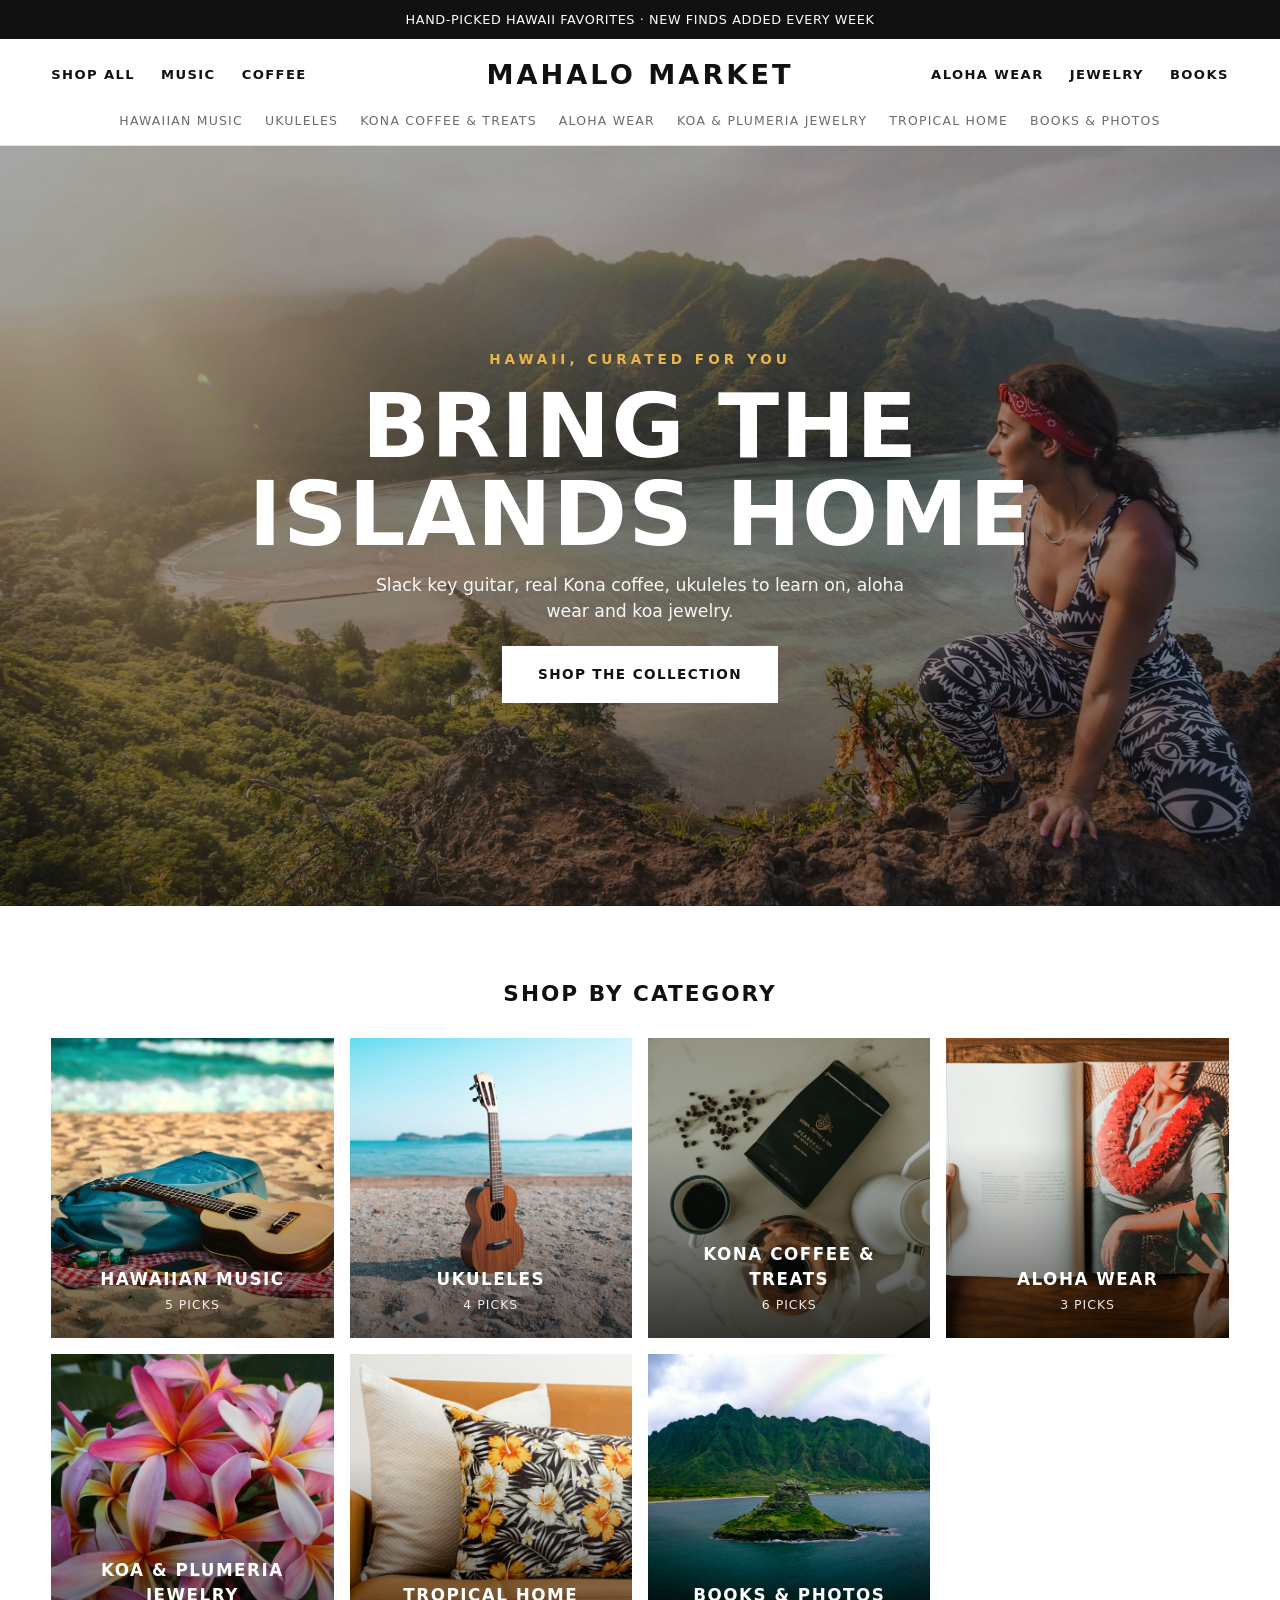
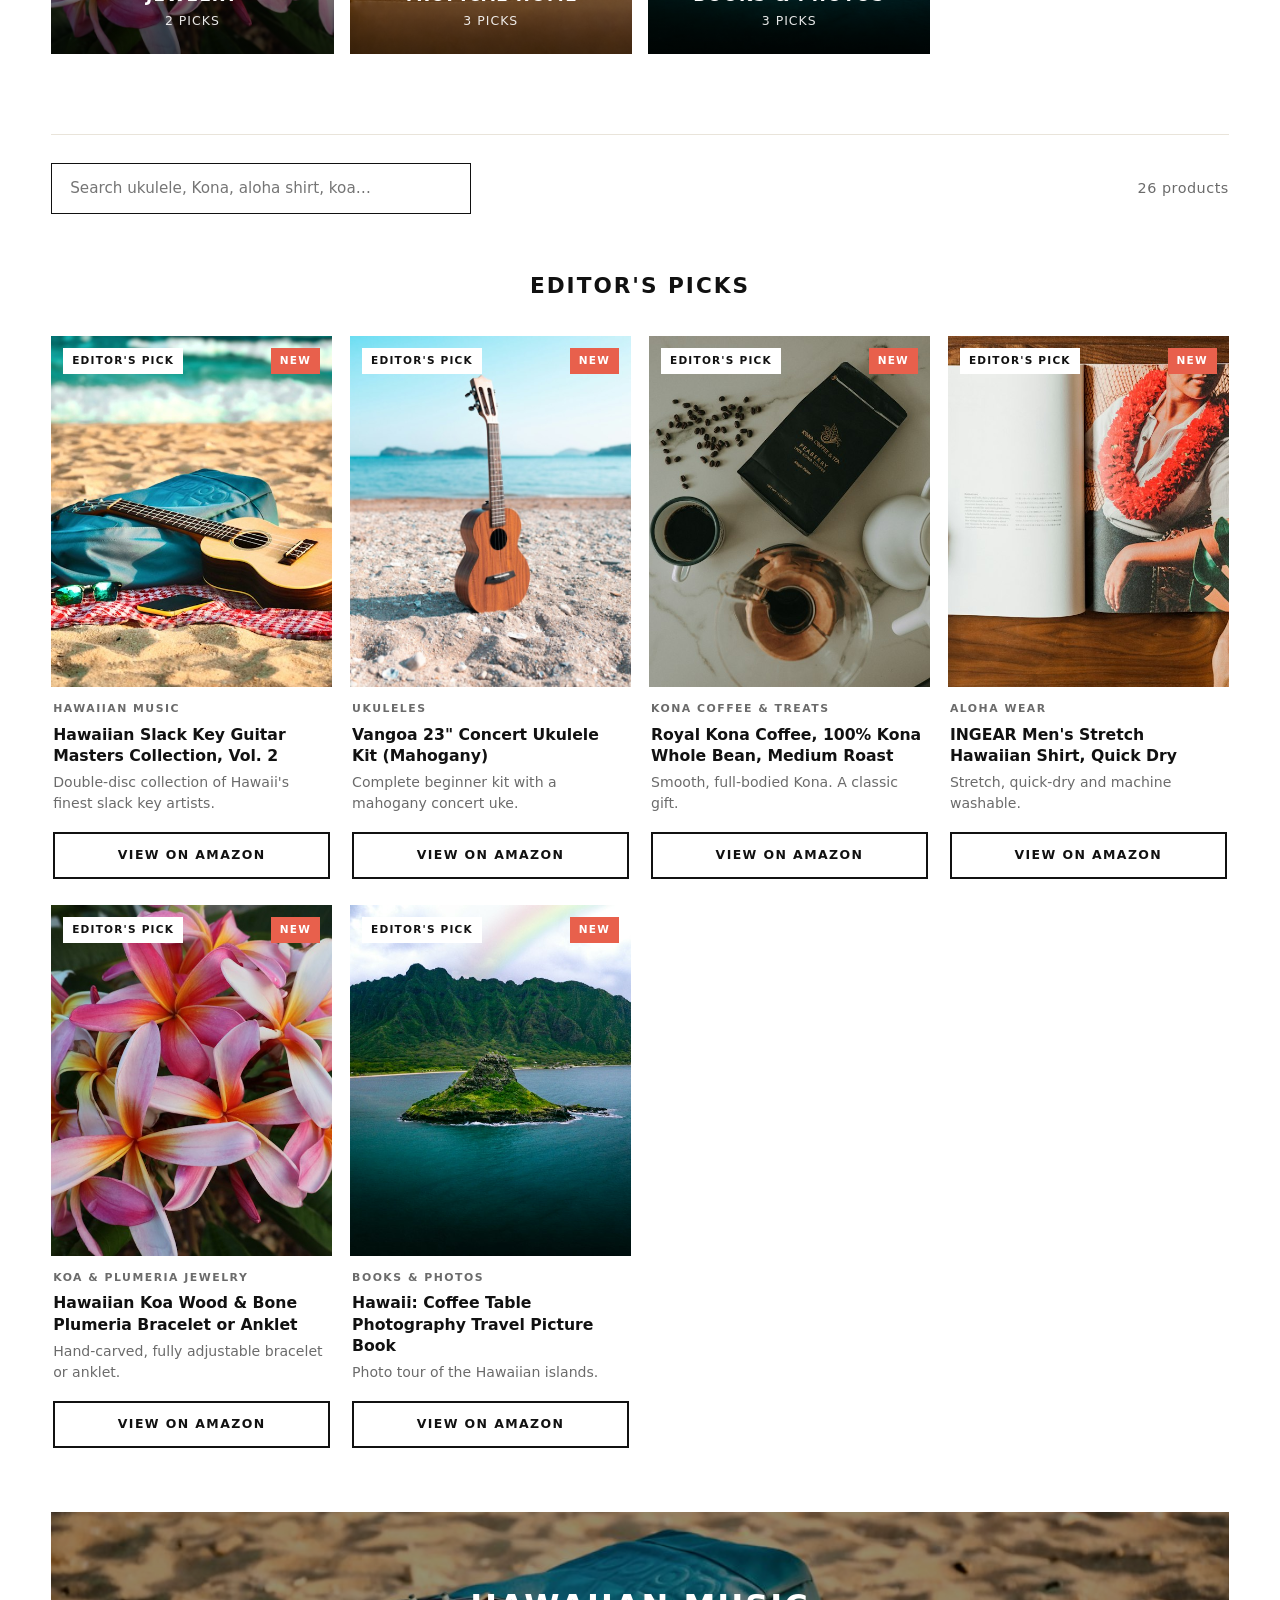
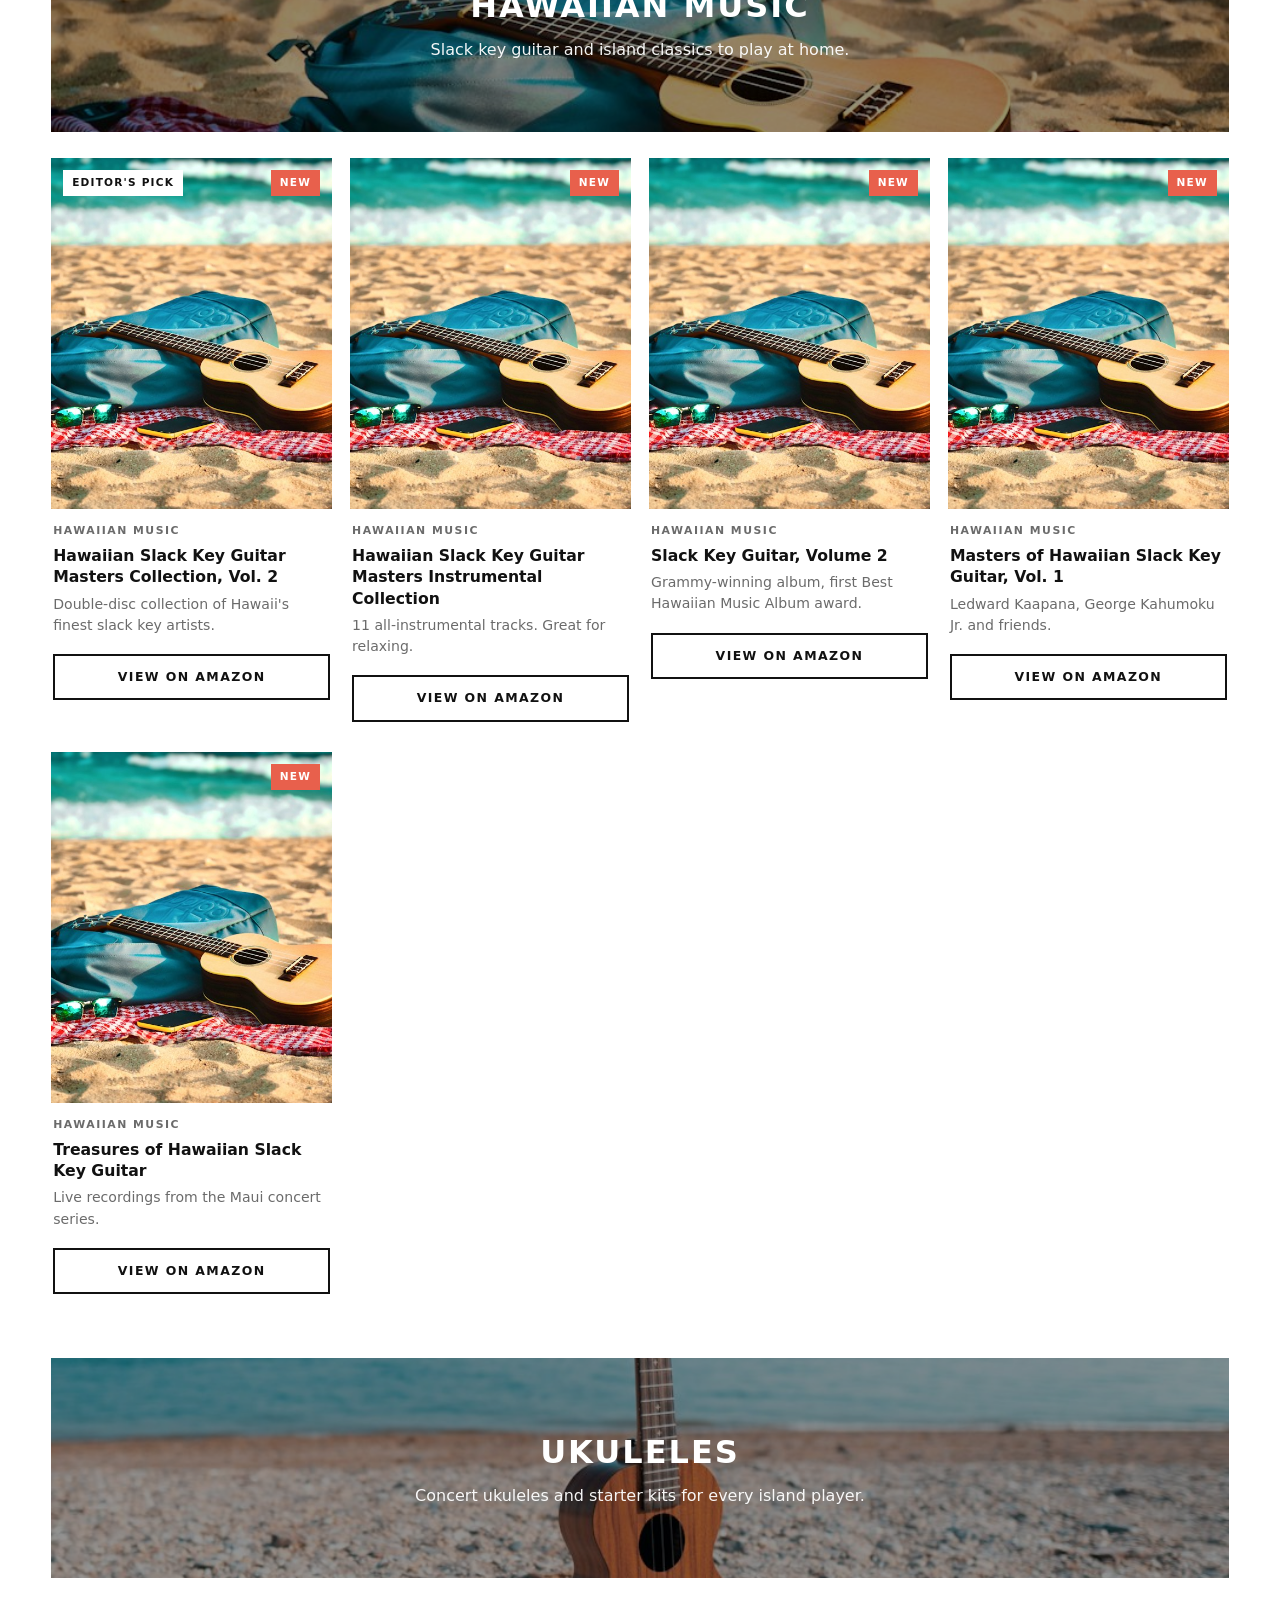
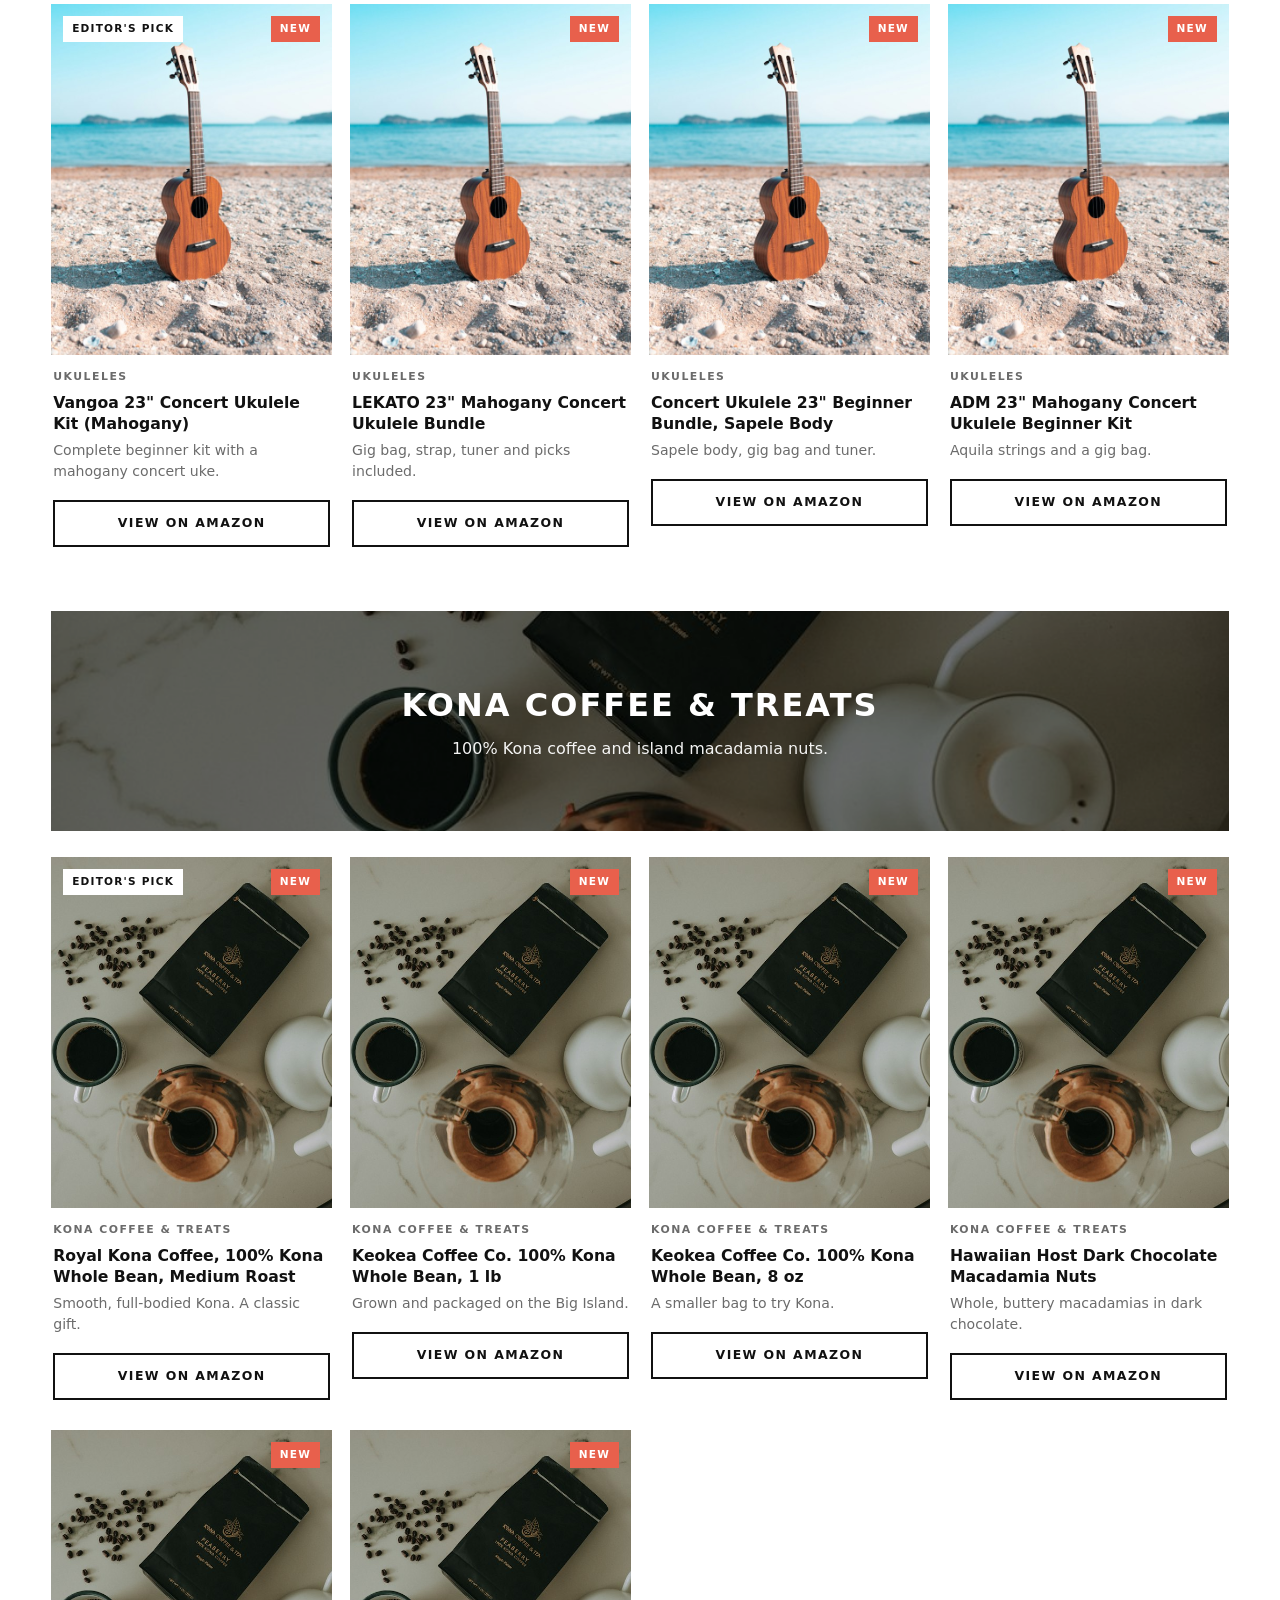
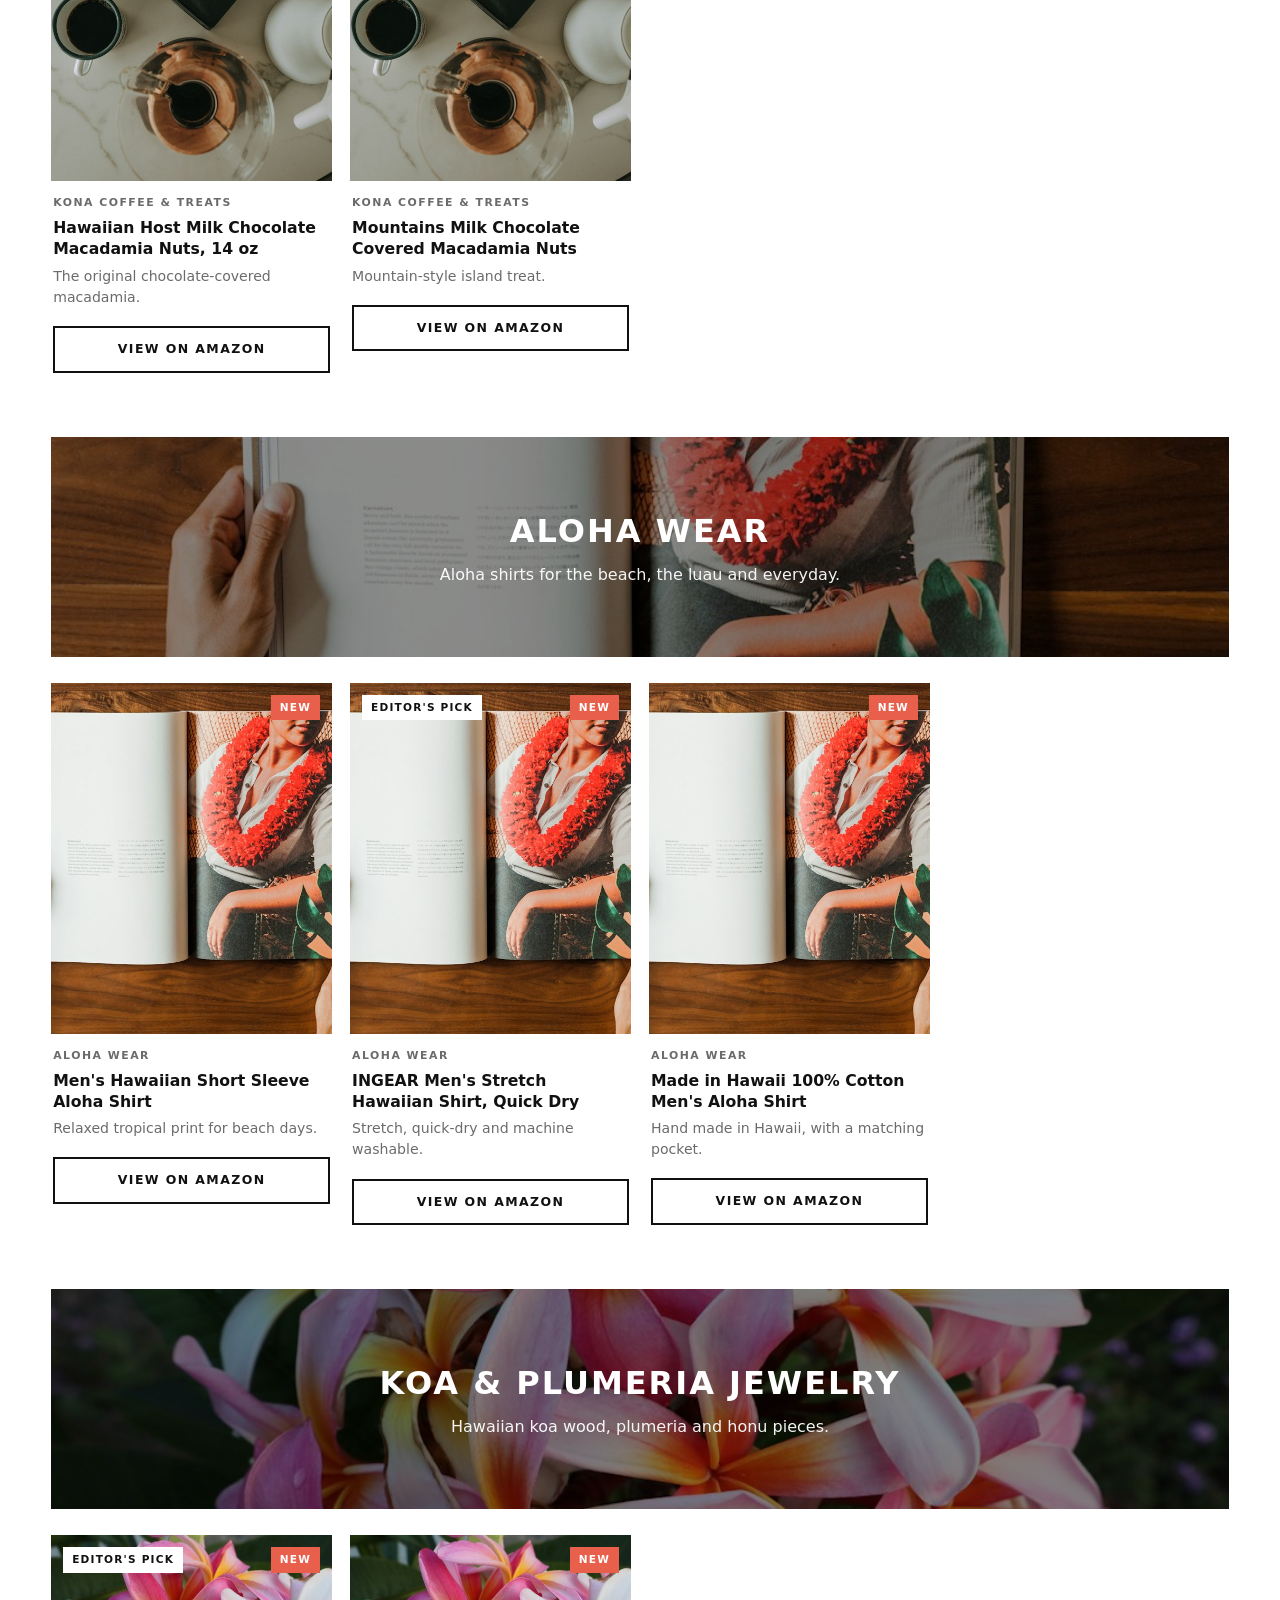
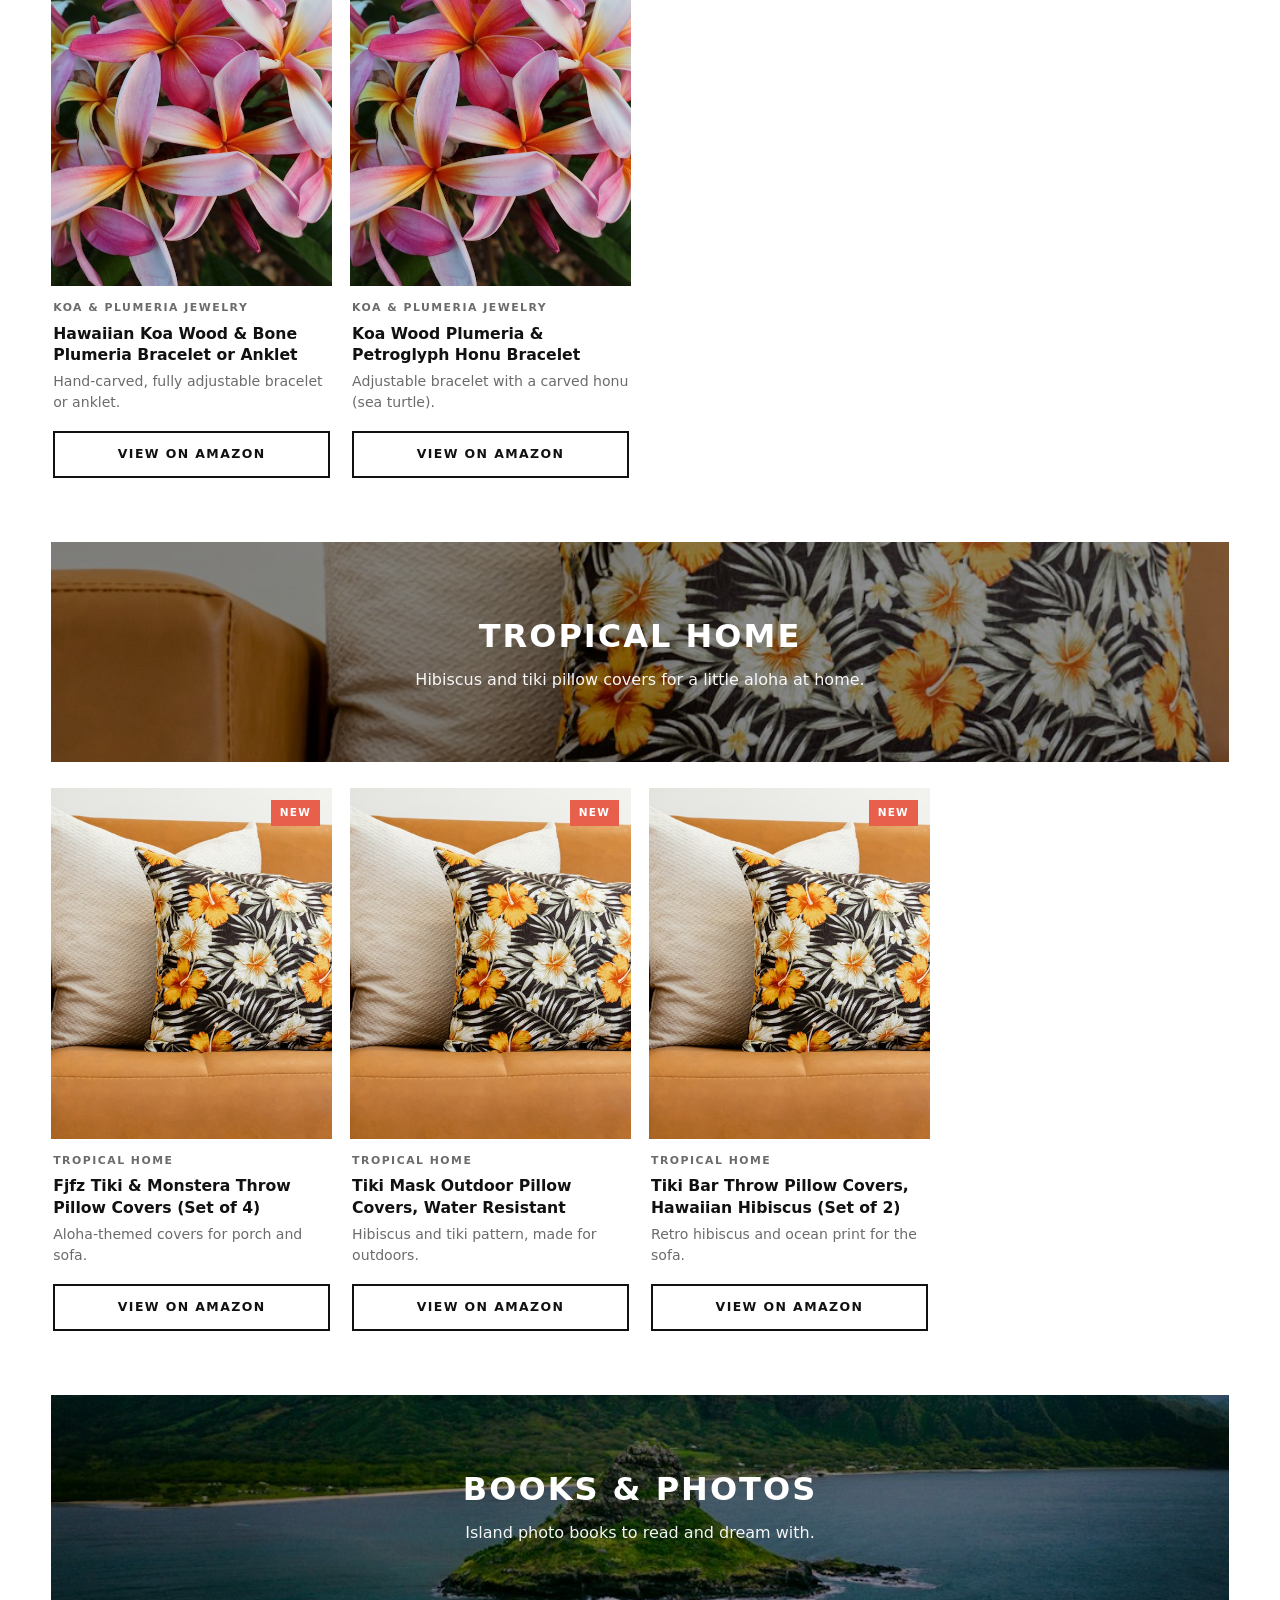
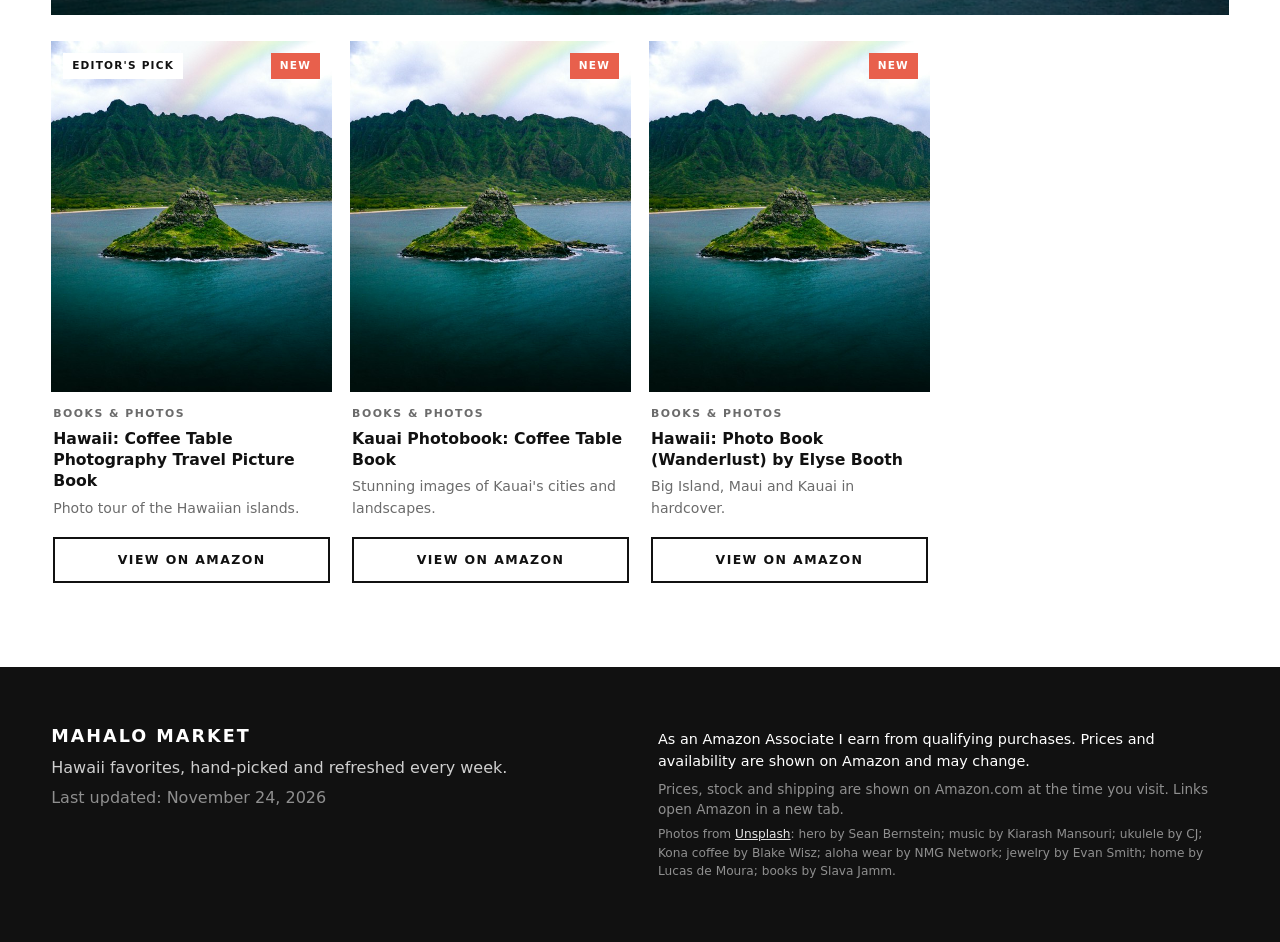
==== commit 3ed3d3c5: "Impact-style layout: full-width hero, collection tiles, clean cards" ====
--- a/index.html
+++ b/index.html
@@ -11,50 +11,40 @@
   <link rel="stylesheet" href="styles.css">
 </head>
 <body>
-  <div class="topbar">Hand-picked Hawaii favorites · New finds added every week</div>
+  <div class="announce">Hand-picked Hawaii favorites · New finds added every week</div>
 
   <header class="site-header">
-    <div class="wrap header-row">
+    <div class="wrap header-inner">
+      <nav class="cat-nav left" aria-label="Shop categories">
+        <a href="#shop">Shop all</a>
+        <a href="#cat-music">Music</a>
+        <a href="#cat-coffee">Coffee</a>
+      </nav>
       <a class="brand" href="#top" aria-label="Mahalo Market home">
         <span class="brand-name" id="storeName">Mahalo Market</span>
-        <span class="brand-tag" id="storeTagline">Hawaii, curated for you</span>
       </a>
-      <nav class="cat-nav" id="catNav" aria-label="Categories"></nav>
+      <nav class="cat-nav right" aria-label="More categories">
+        <a href="#cat-aloha">Aloha Wear</a>
+        <a href="#cat-jewelry">Jewelry</a>
+        <a href="#cat-books">Books</a>
+      </nav>
     </div>
+    <nav class="cat-nav-full" id="catNav" aria-label="All categories"></nav>
   </header>
 
   <section class="hero" id="top">
-    <div class="wrap hero-grid">
-      <div class="hero-copy">
-        <p class="eyebrow">Aloha, and welcome</p>
-        <h1>Bring the islands home.</h1>
-        <p class="lede">Slack key guitar, real Kona coffee, ukuleles to learn on, aloha wear and koa jewelry, picked by people who love Hawaii.</p>
-        <div class="hero-actions">
-          <a class="btn btn-primary" href="#shop">Shop the collection</a>
-          <a class="btn btn-ghost" href="#cat-music">Hawaiian music</a>
-        </div>
-        <ul class="trust">
-          <li>Hand-picked, not mass-listed</li>
-          <li>Checkout securely on Amazon</li>
-          <li>Refreshed every week</li>
-        </ul>
-      </div>
-      <figure class="hero-photo">
-        <img src="hero.jpg" alt="A woman dancing in a red and white dress on a Hawaiian beach" width="2000" height="1500">
-        <figcaption>
-          <strong>This week's pick</strong>
-          <span>Slack key guitar classics</span>
-        </figcaption>
-      </figure>
+    <img class="hero-img" src="hero.jpg" alt="A woman in a red and white dress dancing on a Hawaiian beach" width="2000" height="1125">
+    <div class="hero-overlay"></div>
+    <div class="hero-content">
+      <p class="hero-kicker" id="storeTagline">Hawaii, curated for you</p>
+      <h1>Bring the islands home</h1>
+      <p class="hero-lede">Slack key guitar, real Kona coffee, ukuleles to learn on, aloha wear and koa jewelry.</p>
+      <a class="btn btn-solid" href="#shop">Shop the collection</a>
     </div>
   </section>
 
-  <section class="categories wrap" id="shop" aria-label="Shop by category">
-    <div class="section-head">
-      <h2>Shop by category</h2>
-      <p class="count" id="count"></p>
-    </div>
-    <div class="chips" id="chips" aria-label="Filter by category"></div>
+  <section class="wrap collections" id="shop" aria-label="Shop by category">
+    <h2 class="section-title">Shop by category</h2>
     <div class="tiles" id="tiles"></div>
   </section>
 
@@ -62,6 +52,7 @@
     <div class="search-row">
       <label class="sr-only" for="q">Search the shop</label>
       <input id="q" type="search" placeholder="Search ukulele, Kona, aloha shirt, koa…" autocomplete="off">
+      <p class="count" id="count"></p>
     </div>
 
     <section id="picks" class="picks" aria-label="Editor picks"></section>
--- a/styles.css
+++ b/styles.css
@@ -1,15 +1,15 @@
-/* Mahalo Market - warm sand, ocean teal, deep navy, sunset coral, gold */
+/* Mahalo Market - bold, editorial storefront layout (original code).
+   Palette: ink black, warm white, ocean teal, sunset coral, gold. */
 :root {
+  --ink: #111111;
+  --paper: #ffffff;
+  --cream: #f7f3ec;
+  --teal: #0E7C86;
   --navy: #0B3C49;
-  --teal: #0E7C86;
   --coral: #E8604C;
   --gold: #E9B44C;
-  --sand: #F6EEE2;
-  --foam: #FFFCF7;
-  --ink: #17262b;
-  --muted: #5b6b70;
-  --radius: 18px;
-  --shadow: 0 10px 30px rgba(11, 60, 73, .12);
+  --muted: #6b6b6b;
+  --line: #e9e4da;
 }
 
 * { box-sizing: border-box; }
@@ -18,164 +18,145 @@
   margin: 0;
   font-family: "Segoe UI", system-ui, -apple-system, Roboto, Helvetica, Arial, sans-serif;
   color: var(--ink);
-  background: var(--foam);
-  line-height: 1.55;
+  background: var(--paper);
+  line-height: 1.5;
   -webkit-font-smoothing: antialiased;
 }
-a { color: var(--teal); }
+a { color: inherit; }
 img { display: block; max-width: 100%; }
-.wrap { width: min(1180px, 92vw); margin: 0 auto; }
+.wrap { width: min(1280px, 92vw); margin: 0 auto; }
 .sr-only { position: absolute; width: 1px; height: 1px; overflow: hidden; clip: rect(0 0 0 0); }
 .muted { color: var(--muted); }
 .small { font-size: .85rem; }
-.serif { font-family: Georgia, "Times New Roman", serif; }
 
-/* Top bar + header */
-.topbar {
-  background: var(--navy); color: #f6e7c8; text-align: center;
-  font-size: .82rem; letter-spacing: .4px; padding: 8px 12px;
+/* Announcement bar + header */
+.announce {
+  background: var(--ink); color: #fff; text-align: center;
+  font-size: .8rem; letter-spacing: .6px; text-transform: uppercase; padding: 10px 12px;
 }
-.site-header {
-  position: sticky; top: 0; z-index: 20;
-  background: rgba(255, 252, 247, .96); backdrop-filter: blur(6px);
-  border-bottom: 1px solid #ece2d2;
+.site-header { position: sticky; top: 0; z-index: 20; background: var(--paper); border-bottom: 1px solid var(--line); }
+.header-inner {
+  display: grid; grid-template-columns: 1fr auto 1fr; align-items: center; gap: 16px; padding: 16px 0;
 }
-.header-row { display: flex; align-items: center; gap: 24px; padding: 14px 0; flex-wrap: wrap; }
-.brand { display: flex; flex-direction: column; text-decoration: none; color: var(--navy); line-height: 1.1; }
-.brand-name { font-family: Georgia, "Times New Roman", serif; font-size: 1.55rem; font-weight: 700; letter-spacing: .5px; }
-.brand-tag { font-size: .72rem; text-transform: uppercase; letter-spacing: 2px; color: var(--teal); margin-top: 3px; }
-.cat-nav { display: flex; gap: 6px 18px; flex-wrap: wrap; margin-left: auto; }
-.cat-nav a {
-  color: var(--navy); text-decoration: none; font-size: .92rem; font-weight: 500;
-  padding: 6px 0; border-bottom: 2px solid transparent;
+.brand { text-decoration: none; justify-self: center; }
+.brand-name {
+  font-weight: 900; font-size: 1.7rem; letter-spacing: 3px; text-transform: uppercase; color: var(--ink);
 }
-.cat-nav a:hover, .cat-nav a:focus-visible { border-bottom-color: var(--coral); outline: none; }
+.cat-nav { display: flex; gap: 26px; font-size: .82rem; font-weight: 600; letter-spacing: 1.4px; text-transform: uppercase; }
+.cat-nav.left { justify-content: flex-start; }
+.cat-nav.right { justify-content: flex-end; }
+.cat-nav a { text-decoration: none; padding: 4px 0; border-bottom: 2px solid transparent; }
+.cat-nav a:hover, .cat-nav a:focus-visible { border-bottom-color: var(--ink); outline: none; }
+.cat-nav-full {
+  display: flex; flex-wrap: wrap; justify-content: center; gap: 6px 22px; padding: 0 0 14px;
+  font-size: .78rem; text-transform: uppercase; letter-spacing: 1.2px;
+}
+.cat-nav-full a { text-decoration: none; color: var(--muted); }
+.cat-nav-full a:hover { color: var(--ink); }
 
-/* Hero */
-.hero { background: var(--sand); padding: 56px 0 64px; }
-.hero-grid { display: grid; grid-template-columns: 1.05fr 1fr; gap: 48px; align-items: center; }
-.eyebrow { text-transform: uppercase; letter-spacing: 3px; font-size: .78rem; color: var(--coral); margin: 0 0 12px; font-weight: 700; }
+/* Hero: full-bleed photo, centered message */
+.hero { position: relative; height: min(86vh, 760px); min-height: 460px; overflow: hidden; color: #fff; }
+.hero-img { position: absolute; inset: 0; width: 100%; height: 100%; object-fit: cover; object-position: 78% 40%; }
+.hero-overlay { position: absolute; inset: 0; background: linear-gradient(rgba(0,0,0,.35), rgba(0,0,0,.45)); }
+.hero-content {
+  position: relative; height: 100%; display: flex; flex-direction: column; align-items: center; justify-content: center;
+  text-align: center; padding: 24px; gap: 14px;
+}
+.hero-kicker { margin: 0; font-size: .85rem; letter-spacing: 4px; text-transform: uppercase; color: var(--gold); font-weight: 700; }
 .hero h1 {
-  font-family: Georgia, "Times New Roman", serif; color: var(--navy);
-  font-size: clamp(2.4rem, 5vw, 3.9rem); line-height: 1.05; margin: 0 0 16px;
+  margin: 0; font-size: clamp(2.6rem, 7vw, 5.6rem); line-height: .98; font-weight: 900;
+  text-transform: uppercase; letter-spacing: 1px; max-width: 900px;
 }
-.lede { font-size: 1.12rem; color: #33464b; margin: 0 0 26px; max-width: 540px; }
-.hero-actions { display: flex; gap: 12px; flex-wrap: wrap; }
+.hero-lede { margin: 0; max-width: 560px; font-size: 1.08rem; opacity: .95; }
 .btn {
-  display: inline-block; text-decoration: none; font-weight: 700; font-size: .98rem;
-  padding: 13px 22px; border-radius: 999px; transition: background .15s, transform .15s;
+  display: inline-block; text-decoration: none; font-weight: 800; text-transform: uppercase;
+  letter-spacing: 1.4px; font-size: .85rem; padding: 16px 34px; border: 2px solid transparent;
+  transition: background .15s, color .15s;
 }
-.btn:hover { transform: translateY(-1px); }
-.btn-primary { background: var(--coral); color: #fff; box-shadow: 0 8px 18px rgba(232,96,76,.3); }
-.btn-primary:hover { background: #d4503d; }
-.btn-ghost { color: var(--navy); border: 2px solid var(--navy); }
-.btn-ghost:hover { background: var(--navy); color: #fff; }
+.btn-solid { background: #fff; color: var(--ink); margin-top: 8px; }
+.btn-solid:hover { background: var(--ink); color: #fff; }
 .btn:focus-visible { outline: 3px solid var(--gold); outline-offset: 3px; }
-.trust { list-style: none; padding: 0; margin: 28px 0 0; display: flex; flex-wrap: wrap; gap: 8px 22px; font-size: .9rem; color: var(--muted); }
-.trust li::before { content: "✓ "; color: var(--teal); font-weight: 700; }
-.hero-photo { margin: 0; position: relative; }
-.hero-photo img {
-  width: 100%; height: 520px; object-fit: cover; object-position: center 30%;
-  border-radius: 28px; box-shadow: 0 24px 50px rgba(11,60,73,.25);
+
+/* Section titles */
+.section-title {
+  text-align: center; font-size: 1.35rem; font-weight: 900; text-transform: uppercase; letter-spacing: 2px; margin: 72px 0 28px;
 }
-.hero-photo figcaption {
-  position: absolute; left: 20px; bottom: 20px; background: #fff; border-radius: 14px;
-  padding: 12px 16px; box-shadow: var(--shadow); display: flex; flex-direction: column;
+.collections { padding-bottom: 8px; }
+
+/* Collection tiles */
+.tiles { display: grid; grid-template-columns: repeat(auto-fit, minmax(230px, 1fr)); gap: 16px; }
+.tile {
+  position: relative; display: flex; align-items: flex-end; min-height: 300px; overflow: hidden;
+  text-decoration: none; color: #fff; background-size: cover; background-position: center;
+  transition: transform .25s ease;
 }
-.hero-photo figcaption strong { color: var(--coral); font-size: .72rem; text-transform: uppercase; letter-spacing: 1.5px; }
-.hero-photo figcaption span { color: var(--navy); font-family: Georgia, serif; font-size: 1.05rem; }
+.tile::before { content: ""; position: absolute; inset: 0; background: linear-gradient(rgba(0,0,0,0) 35%, rgba(0,0,0,.65)); transition: opacity .25s; }
+.tile:hover { transform: scale(1.015); }
+.tile:focus-visible { outline: 3px solid var(--gold); outline-offset: 3px; }
+.tile-body { position: relative; padding: 22px; width: 100%; text-align: center; }
+.tile-body strong { display: block; font-size: 1.05rem; font-weight: 900; text-transform: uppercase; letter-spacing: 1.5px; }
+.tile-body span { font-size: .78rem; letter-spacing: 1px; text-transform: uppercase; opacity: .9; }
 
-/* Section heads */
-.section-head { display: flex; align-items: baseline; justify-content: space-between; gap: 12px; flex-wrap: wrap; margin: 64px 0 18px; }
-.section-head h2 { font-family: Georgia, "Times New Roman", serif; color: var(--navy); font-size: 2rem; margin: 0; }
-.count { margin: 0; color: var(--muted); font-size: .95rem; }
-.categories { padding-top: 8px; }
+/* Search row */
+.search-row { display: flex; align-items: center; justify-content: space-between; gap: 16px; flex-wrap: wrap; margin-top: 72px; border-top: 1px solid var(--line); padding-top: 28px; }
+.search-row input {
+  width: 100%; max-width: 420px; padding: 13px 18px; font: inherit; font-size: .95rem;
+  border: 1px solid var(--ink); background: var(--paper); outline: none;
+}
+.search-row input:focus { box-shadow: 0 0 0 3px rgba(233,180,76,.45); }
+.count { margin: 0; color: var(--muted); font-size: .9rem; letter-spacing: .5px; }
 
-/* Category tiles */
-.tiles { display: grid; grid-template-columns: repeat(auto-fit, minmax(160px, 1fr)); gap: 14px; }
-.tile {
-  position: relative; border-radius: var(--radius); overflow: hidden; min-height: 190px;
-  display: flex; align-items: flex-end; text-decoration: none; color: #fff;
-  background-size: cover; background-position: center; box-shadow: var(--shadow);
-  transition: transform .2s ease;
-}
-.tile::before { content: ""; position: absolute; inset: 0; background: linear-gradient(to top, rgba(11,60,73,.92), rgba(11,60,73,.12) 70%); }
-.tile:hover { transform: translateY(-4px); }
-.tile:focus-visible { outline: 3px solid var(--gold); outline-offset: 3px; }
-.tile-body { position: relative; padding: 16px; }
-.tile-body strong { display: block; font-family: Georgia, serif; font-size: 1.12rem; line-height: 1.2; }
-.tile-body span { font-size: .8rem; opacity: .9; }
-.chips { display: none; }
-
-/* Search */
-.search-row { margin: 36px 0 0; }
-.search-row input {
-  width: 100%; max-width: 560px; padding: 14px 20px; font-size: 1rem;
-  border: 1px solid #e3d8c6; border-radius: 999px; background: #fff; outline: none; box-shadow: 0 4px 12px rgba(11,60,73,.05);
-  font: inherit;
-}
-.search-row input:focus { border-color: var(--teal); box-shadow: 0 0 0 3px rgba(14,124,134,.18); }
-
-/* Editor picks */
-.picks { display: grid; grid-template-columns: repeat(auto-fit, minmax(230px, 1fr)); gap: 22px; margin-top: 8px; }
+/* Editor's picks */
+.picks { display: grid; grid-template-columns: repeat(auto-fill, minmax(240px, 1fr)); gap: 26px 18px; margin-top: 8px; }
 .picks:empty { display: none; }
-.picks-title { grid-column: 1 / -1; font-family: Georgia, serif; color: var(--navy); font-size: 1.5rem; margin: 40px 0 0; }
-.picks-title + .picks-note { display: none; }
+.picks-title { grid-column: 1 / -1; text-align: center; font-size: 1.35rem; font-weight: 900; text-transform: uppercase; letter-spacing: 2px; margin: 48px 0 8px; }
 
 /* Category sections */
-.cat-block { margin-top: 48px; scroll-margin-top: 120px; }
+.cat-block { margin-top: 64px; scroll-margin-top: 130px; }
 .cat-banner {
-  position: relative; border-radius: var(--radius); overflow: hidden; min-height: 180px;
-  background-size: cover; background-position: center; display: flex; align-items: flex-end;
-  box-shadow: var(--shadow); margin-bottom: 24px;
+  position: relative; min-height: 220px; background-size: cover; background-position: center;
+  display: flex; align-items: center; justify-content: center; text-align: center; color: #fff; margin-bottom: 26px;
 }
-.cat-banner::before { content: ""; position: absolute; inset: 0; background: linear-gradient(to right, rgba(11,60,73,.85), rgba(11,60,73,.15)); }
-.cat-banner-text { position: relative; padding: 28px 30px; color: #fff; max-width: 640px; }
-.cat-banner-text h3 { font-family: Georgia, "Times New Roman", serif; font-size: 2rem; margin: 0 0 6px; color: #fff; }
-.cat-banner-text p { margin: 0; font-size: 1.02rem; opacity: .95; }
+.cat-banner::before { content: ""; position: absolute; inset: 0; background: rgba(0,0,0,.42); }
+.cat-banner-text { position: relative; padding: 26px; max-width: 680px; }
+.cat-banner-text h3 { margin: 0 0 8px; font-size: 2rem; font-weight: 900; text-transform: uppercase; letter-spacing: 2px; }
+.cat-banner-text p { margin: 0; font-size: 1rem; opacity: .95; }
 
-/* Product grid */
-.grid { display: grid; grid-template-columns: repeat(auto-fill, minmax(230px, 1fr)); gap: 22px; }
-.card {
-  background: #fff; border-radius: var(--radius); overflow: hidden; display: flex; flex-direction: column;
-  border: 1px solid #efe5d5; box-shadow: 0 2px 10px rgba(11,60,73,.05); transition: transform .18s ease, box-shadow .18s ease;
+/* Product grid: clean cards */
+.grid { display: grid; grid-template-columns: repeat(auto-fill, minmax(230px, 1fr)); gap: 30px 18px; }
+.card { display: flex; flex-direction: column; background: var(--paper); }
+.card-art { position: relative; aspect-ratio: 4 / 5; background-size: cover; background-position: center; background-color: var(--cream); }
+.badge {
+  position: absolute; top: 12px; left: 12px; z-index: 1; background: var(--paper); color: var(--ink);
+  font-size: .66rem; font-weight: 800; padding: 5px 9px; letter-spacing: 1.2px; text-transform: uppercase;
 }
-.card:hover { transform: translateY(-3px); box-shadow: var(--shadow); }
-.card-art { position: relative; height: 200px; background-size: cover; background-position: center; }
-.card-art::after { content: ""; position: absolute; inset: 0; background: linear-gradient(to top, rgba(11,60,73,.35), transparent 55%); }
-.badge {
-  position: absolute; top: 12px; left: 12px; z-index: 1;
-  background: var(--gold); color: var(--navy); font-size: .7rem; font-weight: 800;
-  padding: 4px 10px; border-radius: 999px; letter-spacing: .6px; text-transform: uppercase;
+.badge.new { left: auto; right: 12px; background: var(--coral); color: #fff; }
+.card-body { padding: 14px 2px 0; display: flex; flex-direction: column; gap: 6px; flex: 1; }
+.card-cat { font-size: .68rem; text-transform: uppercase; letter-spacing: 1.5px; color: var(--muted); font-weight: 700; }
+.card h4 { margin: 0; font-size: .98rem; line-height: 1.35; font-weight: 600; }
+.card p { margin: 0; color: var(--muted); font-size: .88rem; }
+.card .btn-buy {
+  margin-top: 12px; display: block; text-align: center; text-decoration: none; border: 2px solid var(--ink);
+  color: var(--ink); font-weight: 800; font-size: .78rem; letter-spacing: 1.4px; text-transform: uppercase; padding: 12px;
+  transition: background .15s, color .15s;
 }
-.badge.new { background: var(--coral); color: #fff; left: auto; right: 12px; }
-.card-body { padding: 16px 18px 20px; display: flex; flex-direction: column; gap: 8px; flex: 1; }
-.card-cat { font-size: .72rem; text-transform: uppercase; letter-spacing: 1.4px; font-weight: 700; color: var(--teal); }
-.card h4 { font-size: 1rem; margin: 0; line-height: 1.35; color: var(--ink); font-weight: 600; }
-.card p { margin: 0; color: var(--muted); font-size: .9rem; }
-.card .btn-buy {
-  margin-top: auto; display: block; text-align: center; text-decoration: none;
-  background: var(--navy); color: #fff; font-weight: 700; padding: 12px 14px; border-radius: 12px; font-size: .95rem;
-  transition: background .15s;
-}
-.card .btn-buy:hover { background: var(--teal); }
+.card .btn-buy:hover { background: var(--ink); color: #fff; }
 .card .btn-buy:focus-visible { outline: 3px solid var(--gold); outline-offset: 2px; }
 .empty { text-align: center; color: var(--muted); padding: 40px 0; }
 
 /* Footer */
-.site-footer { background: var(--navy); color: #d8ecef; padding: 48px 0; margin-top: 72px; }
-.site-footer strong { color: #fff; font-family: Georgia, serif; font-size: 1.2rem; }
+.site-footer { background: var(--ink); color: #cfcfcf; padding: 56px 0; margin-top: 84px; }
+.site-footer strong { color: #fff; font-size: 1.1rem; letter-spacing: 2px; text-transform: uppercase; }
 .site-footer p { margin: 6px 0; }
-.site-footer .muted { color: #9fc3c8; }
-.site-footer a { color: #cfe9ec; }
-.footer-grid { display: grid; grid-template-columns: 1fr 1fr; gap: 32px; }
-.disclosure { font-size: .92rem; color: #fff; }
-.credits { font-size: .78rem; color: #9fc3c8; margin-top: 12px; }
+.site-footer .muted { color: #8f8f8f; }
+.site-footer a { color: #e6e6e6; }
+.footer-grid { display: grid; grid-template-columns: 1fr 1fr; gap: 36px; }
+.disclosure { font-size: .9rem; color: #fff; }
+.credits { font-size: .76rem; color: #8f8f8f; margin-top: 12px; }
 
 @media (max-width: 860px) {
-  .hero-grid { grid-template-columns: 1fr; gap: 28px; }
-  .hero-photo img { height: 380px; }
-  .cat-nav { margin-left: 0; }
+  .header-inner { grid-template-columns: 1fr; justify-items: center; }
+  .cat-nav.left, .cat-nav.right { justify-content: center; }
   .footer-grid { grid-template-columns: 1fr; }
-  .hero { padding: 36px 0 44px; }
+  .hero { height: 78vh; }
 }
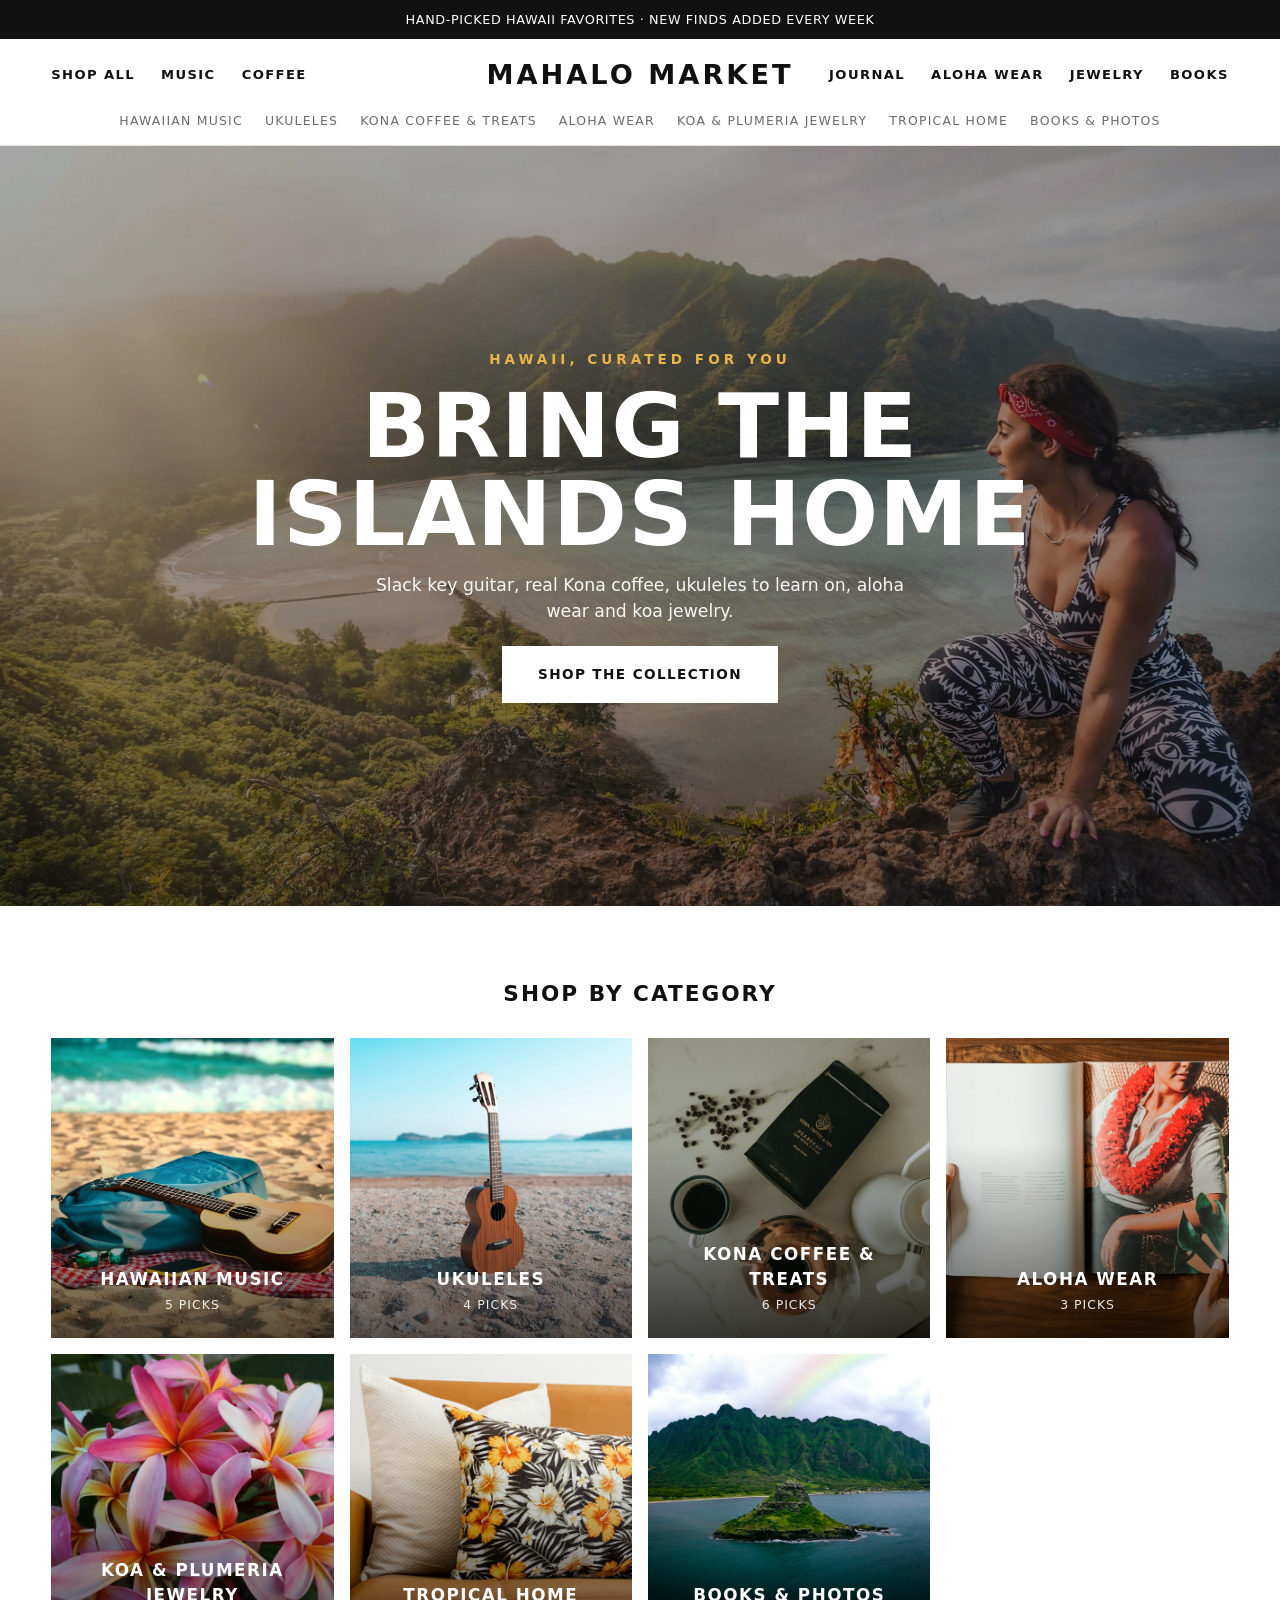
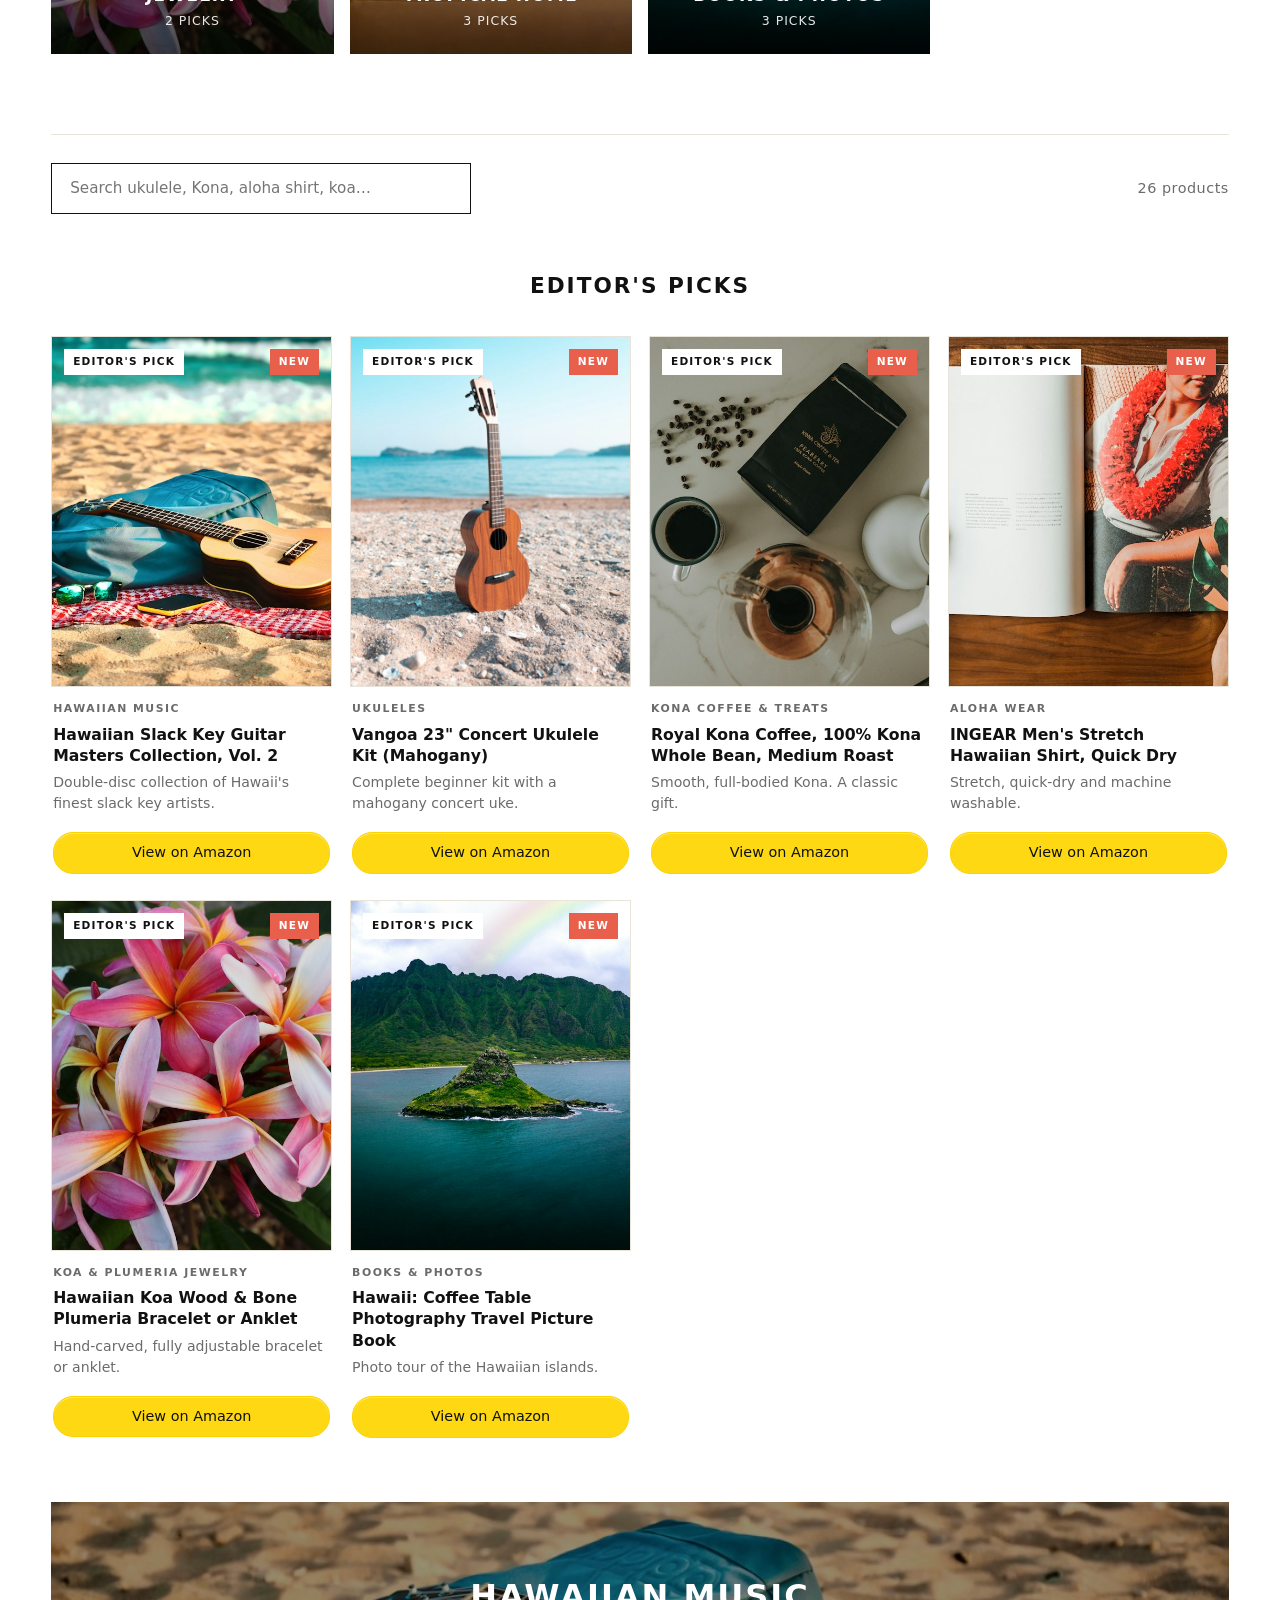
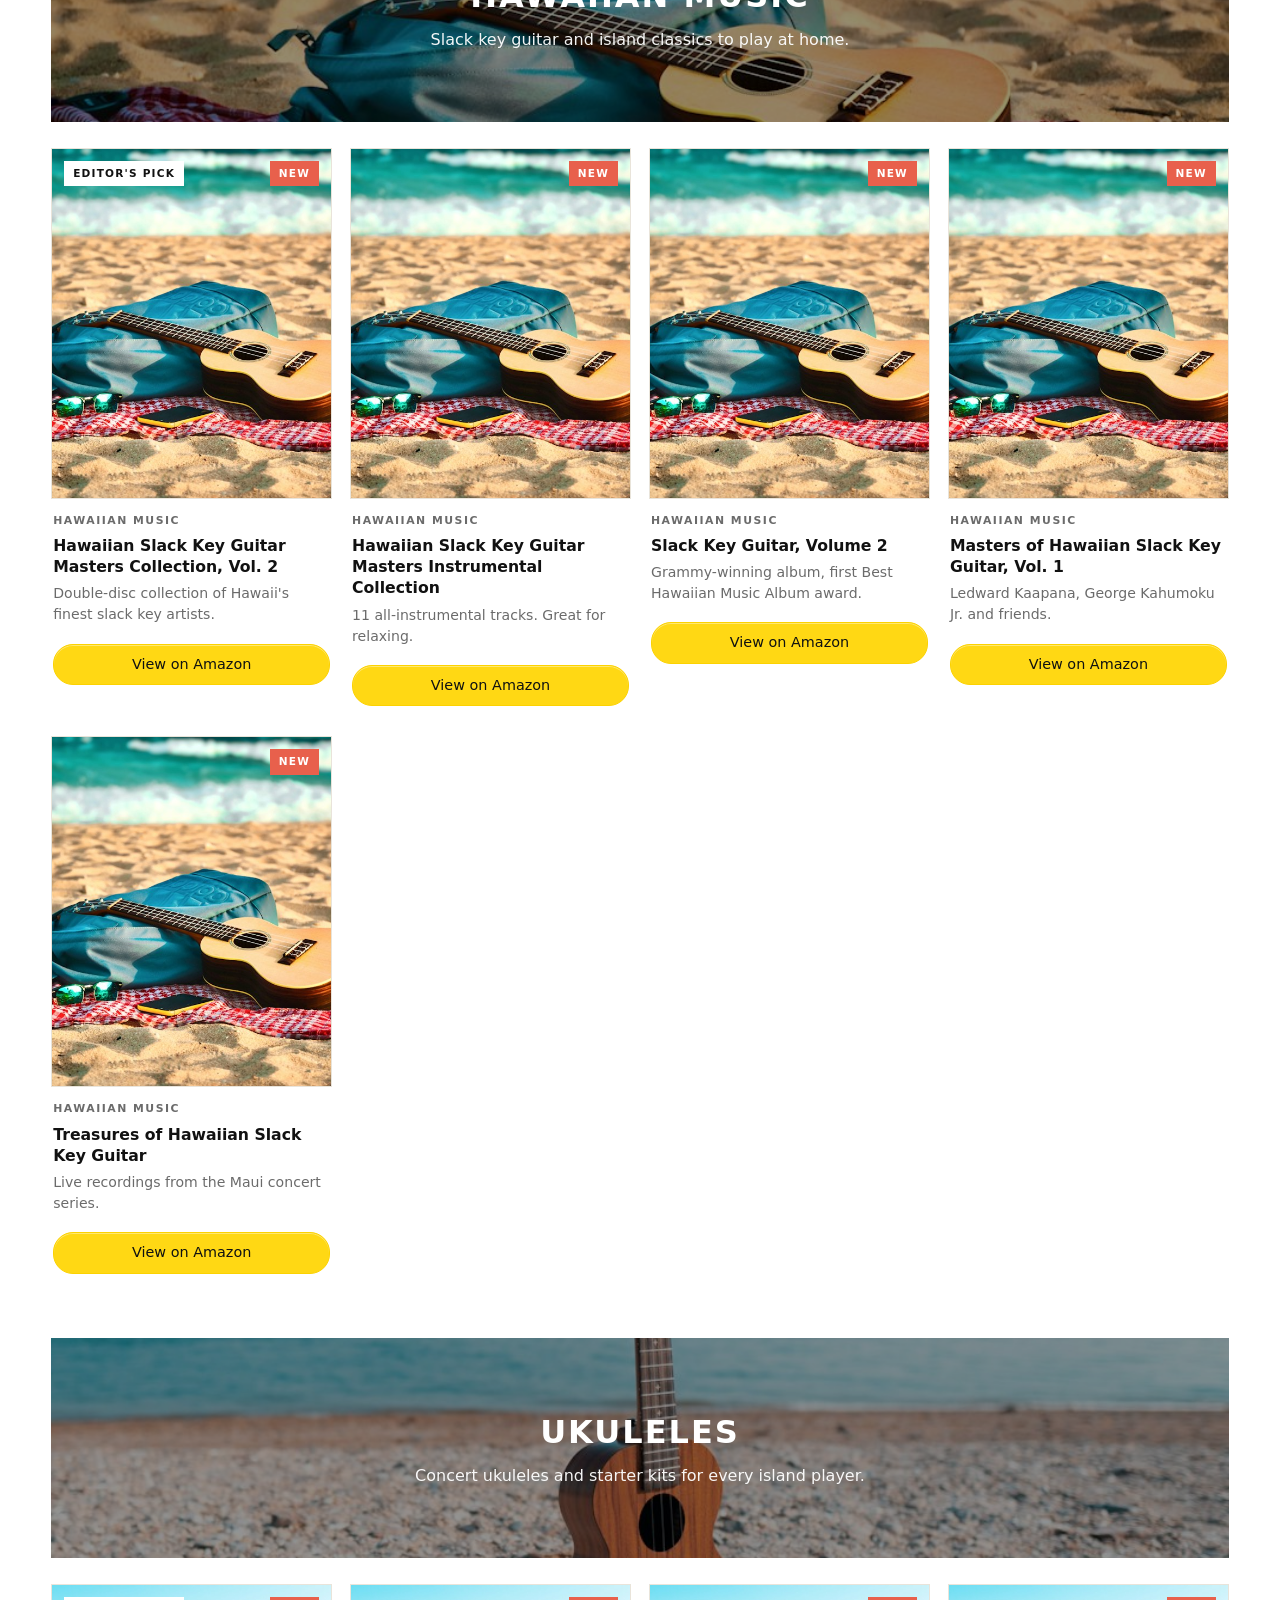
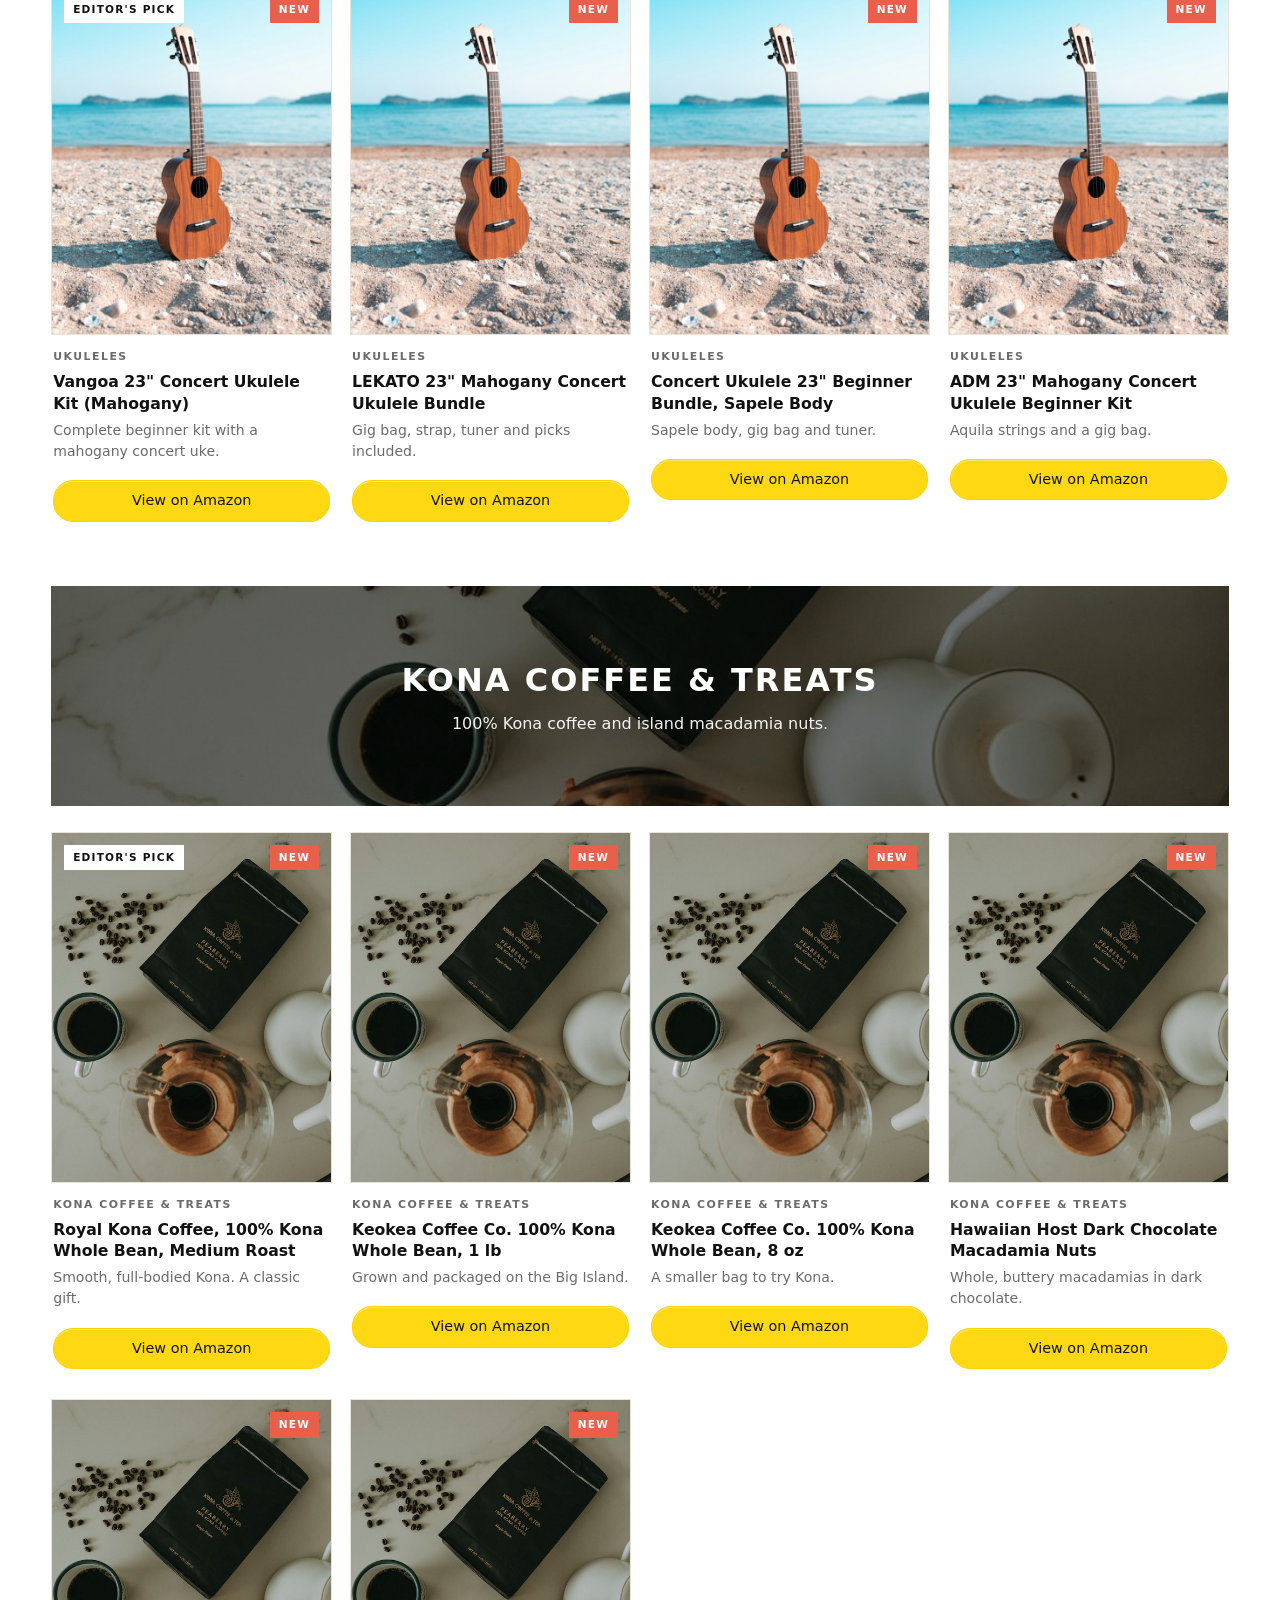
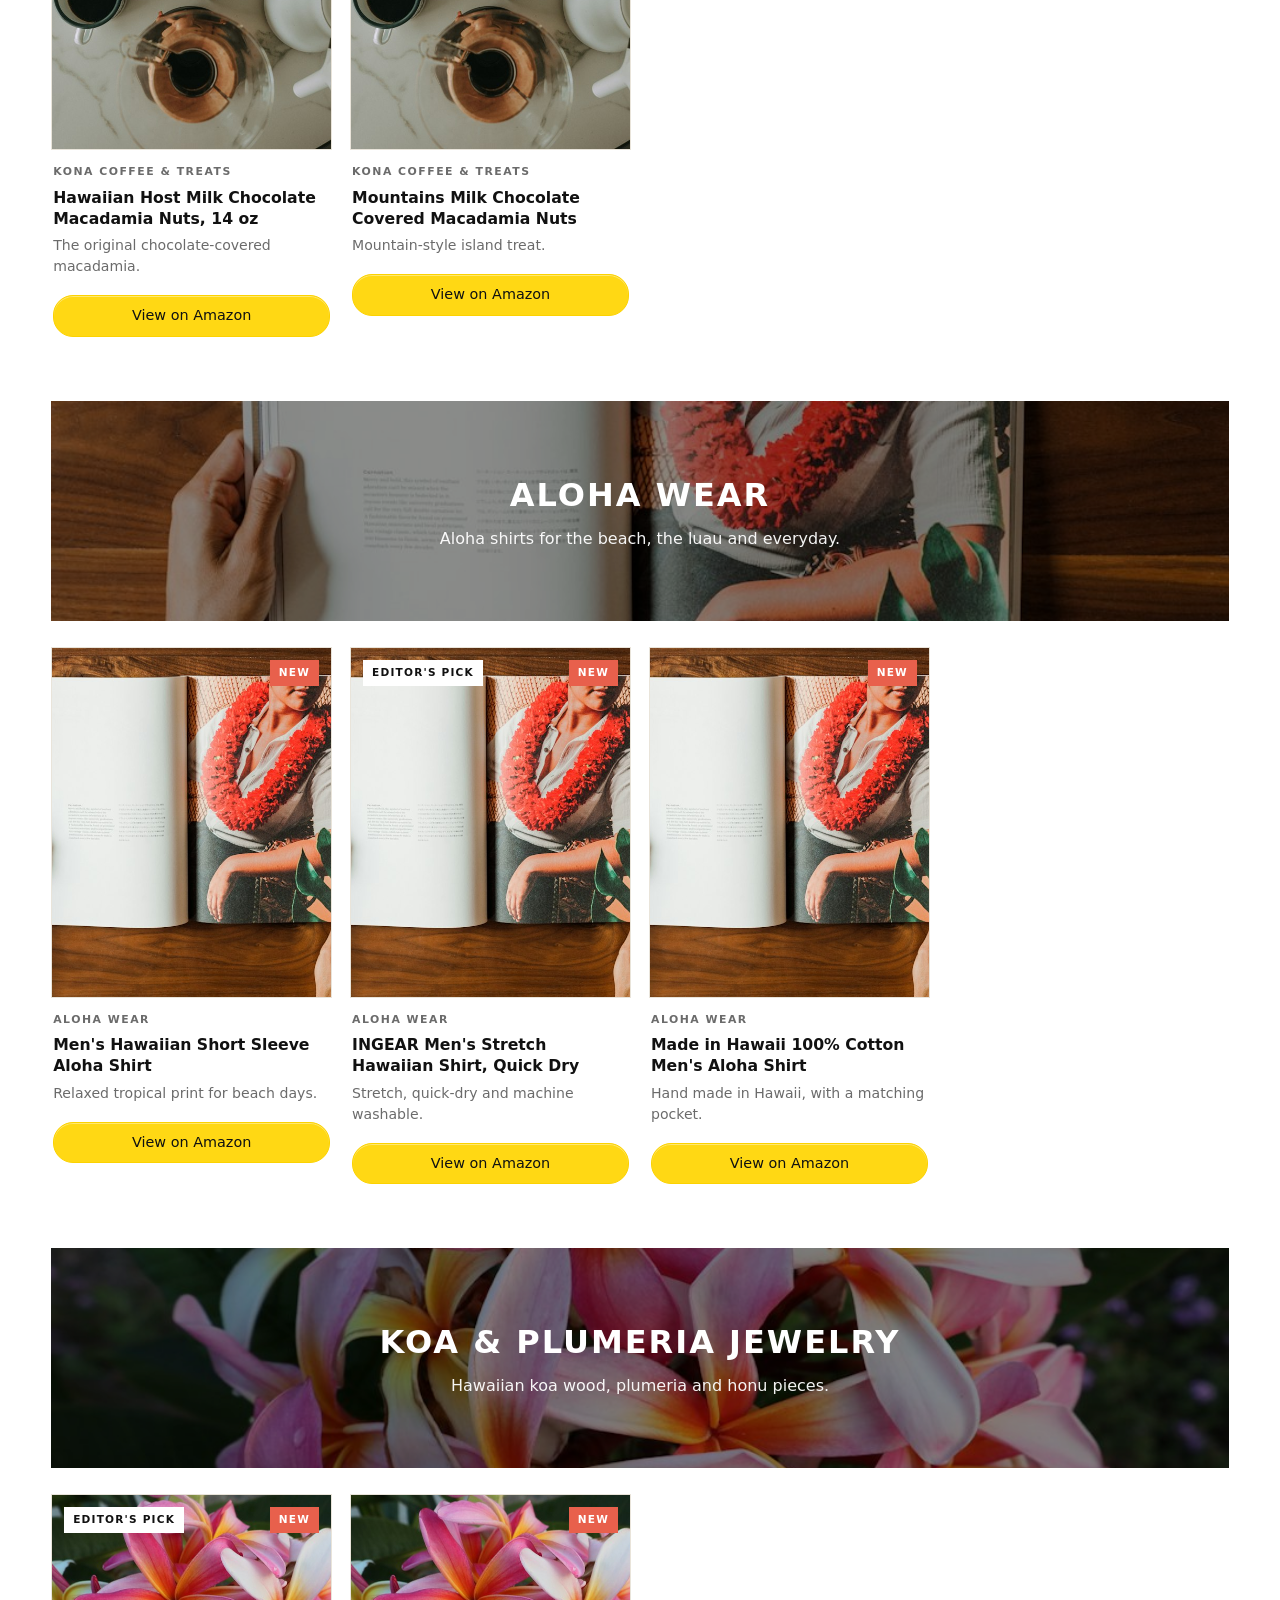
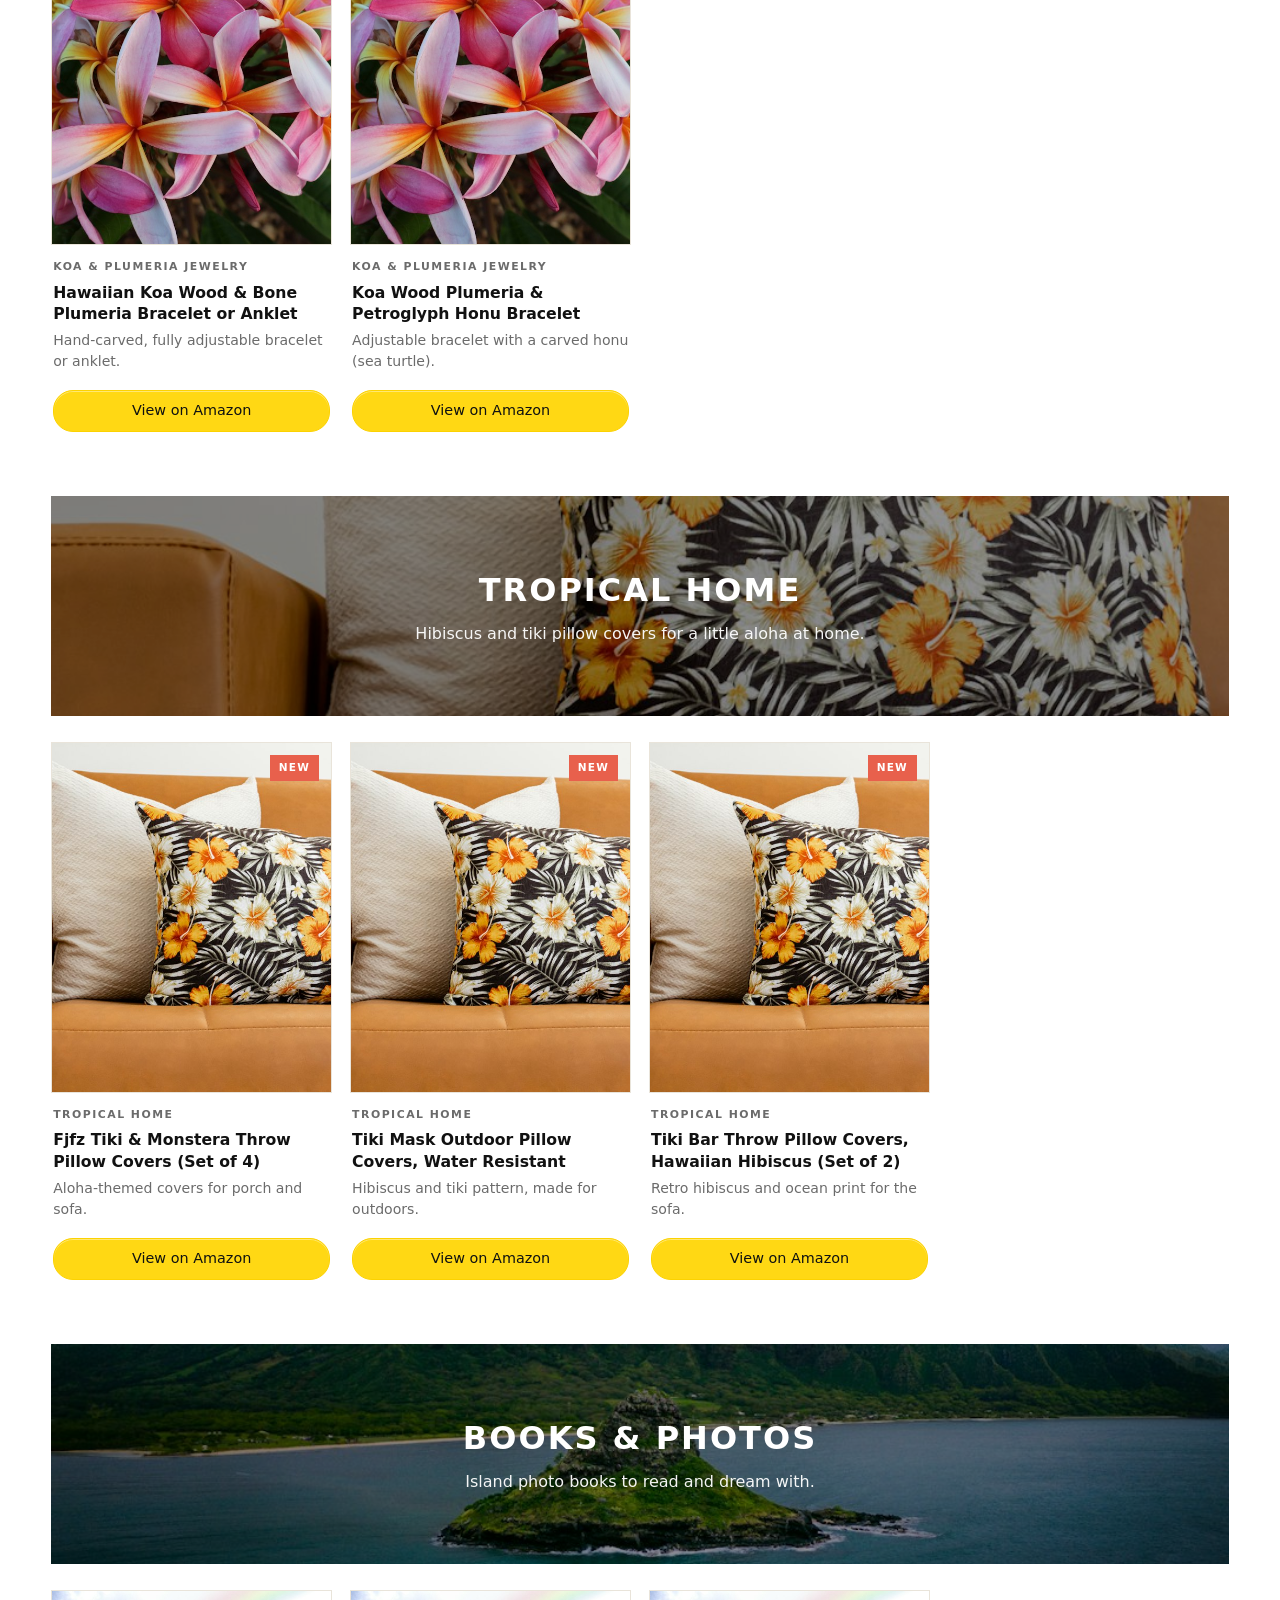
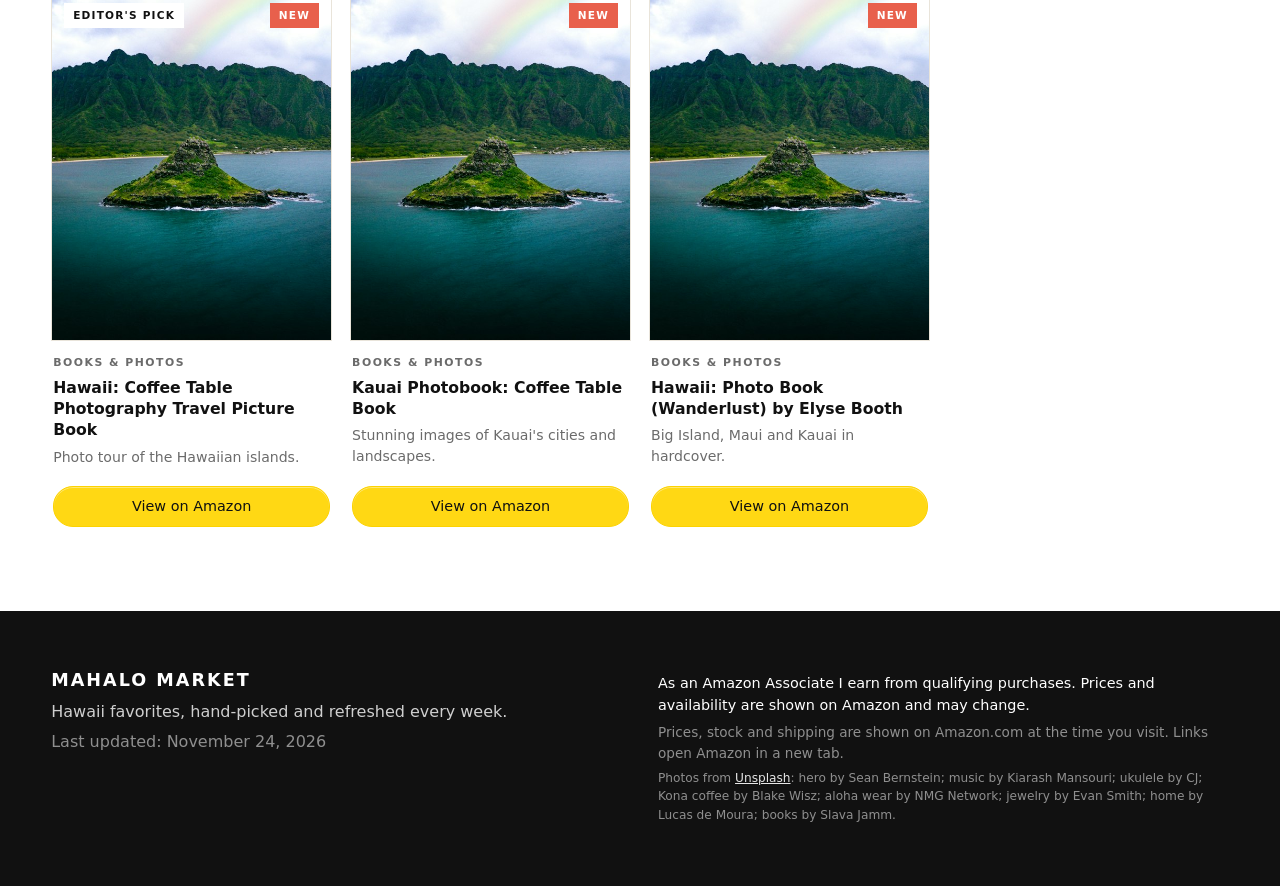
==== commit 2bcbc542: "Add journal: 5 guides with internal links and pin images" ====
--- a/index.html
+++ b/index.html
@@ -24,6 +24,7 @@
         <span class="brand-name" id="storeName">Mahalo Market</span>
       </a>
       <nav class="cat-nav right" aria-label="More categories">
+        <a href="journal.html">Journal</a>
         <a href="#cat-aloha">Aloha Wear</a>
         <a href="#cat-jewelry">Jewelry</a>
         <a href="#cat-books">Books</a>
--- a/styles.css
+++ b/styles.css
@@ -125,7 +125,13 @@
 /* Product grid: clean cards */
 .grid { display: grid; grid-template-columns: repeat(auto-fill, minmax(230px, 1fr)); gap: 30px 18px; }
 .card { display: flex; flex-direction: column; background: var(--paper); }
-.card-art { position: relative; aspect-ratio: 4 / 5; background-size: cover; background-position: center; background-color: var(--cream); }
+.card-art { position: relative; display: block; aspect-ratio: 4 / 5; background: #fff; overflow: hidden; border: 1px solid var(--line); }
+.card-photo { width: 100%; height: 100%; object-fit: contain; padding: 14px; transition: transform .3s ease; }
+.card-art:hover .card-photo { transform: scale(1.03); }
+.card-fallback { width: 100%; height: 100%; background-size: cover; background-position: center; transition: transform .3s ease; }
+.card-art:hover .card-fallback { transform: scale(1.03); }
+.card h4 a { color: inherit; text-decoration: none; }
+.card h4 a:hover { text-decoration: underline; }
 .badge {
   position: absolute; top: 12px; left: 12px; z-index: 1; background: var(--paper); color: var(--ink);
   font-size: .66rem; font-weight: 800; padding: 5px 9px; letter-spacing: 1.2px; text-transform: uppercase;
@@ -135,12 +141,14 @@
 .card-cat { font-size: .68rem; text-transform: uppercase; letter-spacing: 1.5px; color: var(--muted); font-weight: 700; }
 .card h4 { margin: 0; font-size: .98rem; line-height: 1.35; font-weight: 600; }
 .card p { margin: 0; color: var(--muted); font-size: .88rem; }
+/* Amazon's own yellow "Add to Cart" button colors */
 .card .btn-buy {
-  margin-top: 12px; display: block; text-align: center; text-decoration: none; border: 2px solid var(--ink);
-  color: var(--ink); font-weight: 800; font-size: .78rem; letter-spacing: 1.4px; text-transform: uppercase; padding: 12px;
-  transition: background .15s, color .15s;
+  margin-top: 12px; display: block; text-align: center; text-decoration: none;
+  background: #FFD814; border: 1px solid #FCD200; border-radius: 20px; box-shadow: 0 1px 0 rgba(255,255,255,.4) inset;
+  color: #0F1111; font-size: .9rem; padding: 9px 12px; transition: background .15s;
 }
-.card .btn-buy:hover { background: var(--ink); color: #fff; }
+.card .btn-buy:hover { background: #F7CA00; border-color: #F2C200; }
+.card .btn-buy:active { background: #F0B800; }
 .card .btn-buy:focus-visible { outline: 3px solid var(--gold); outline-offset: 2px; }
 .empty { text-align: center; color: var(--muted); padding: 40px 0; }
 
